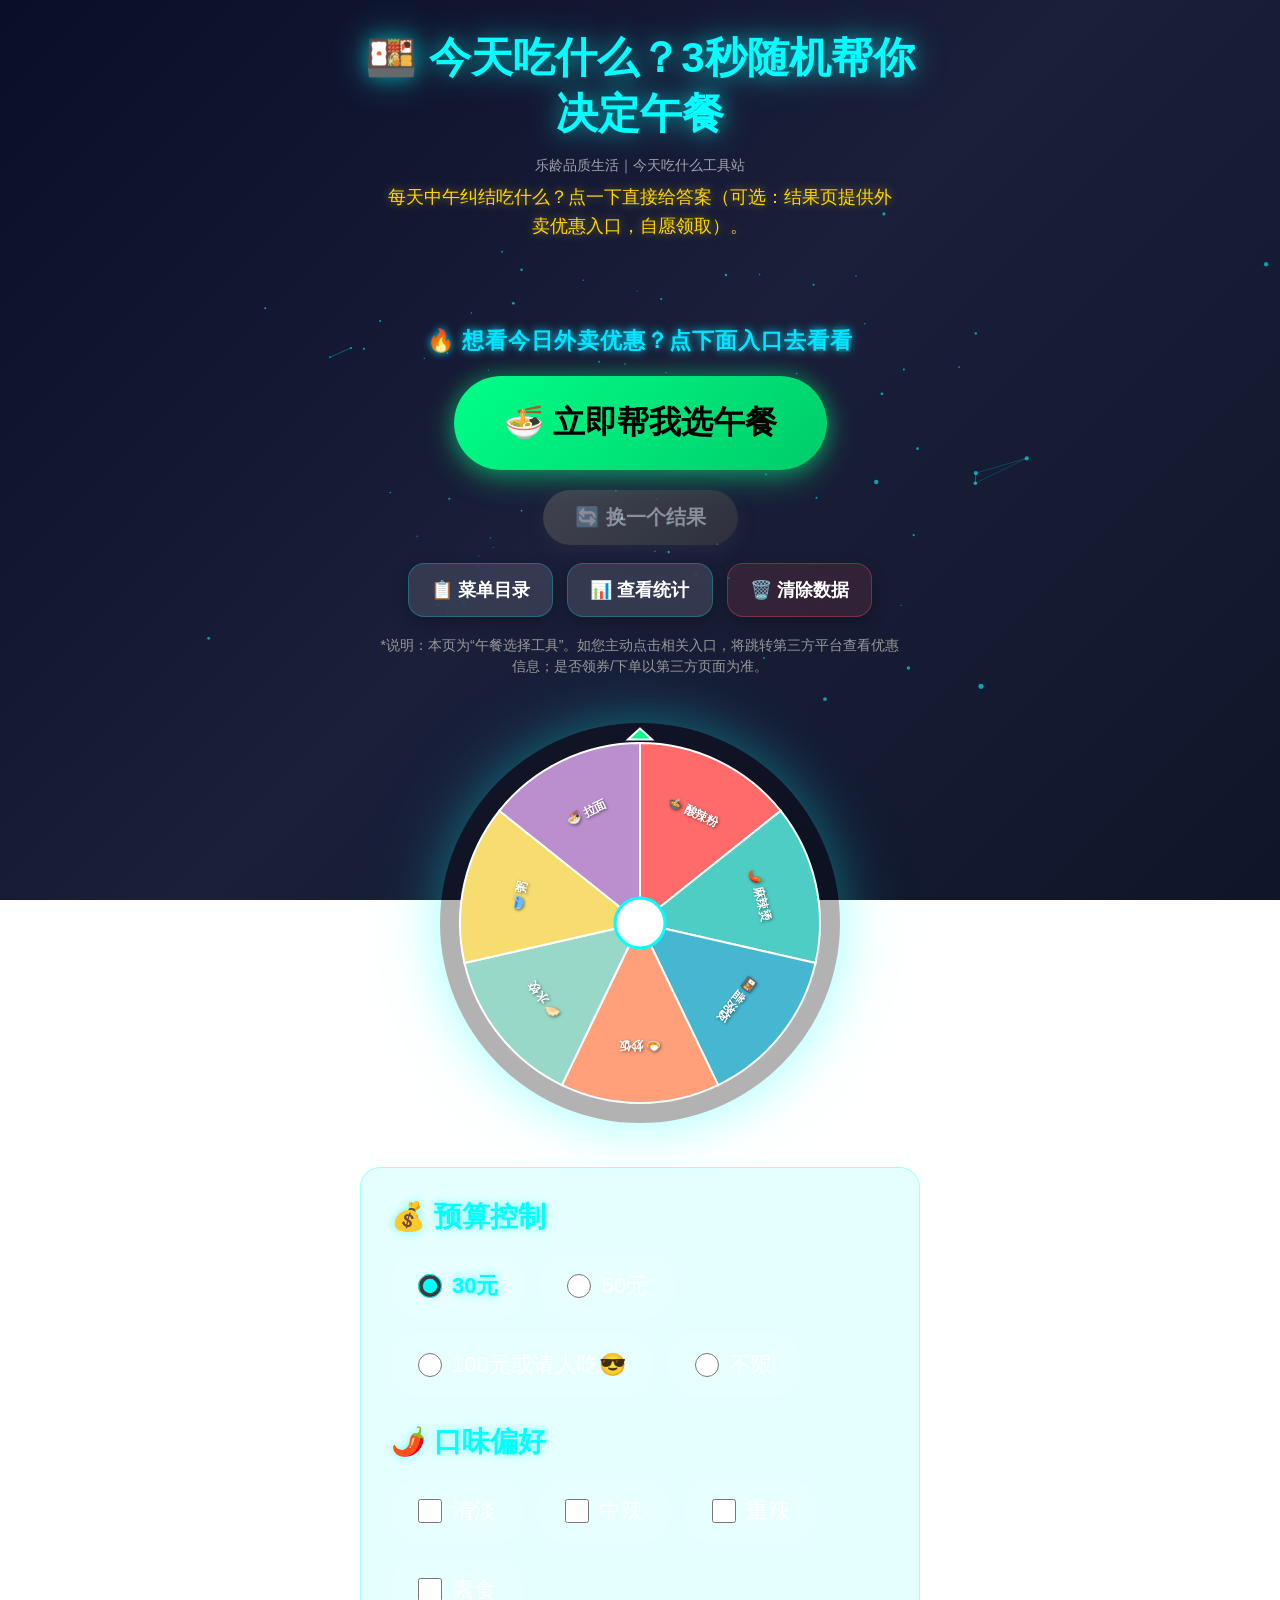
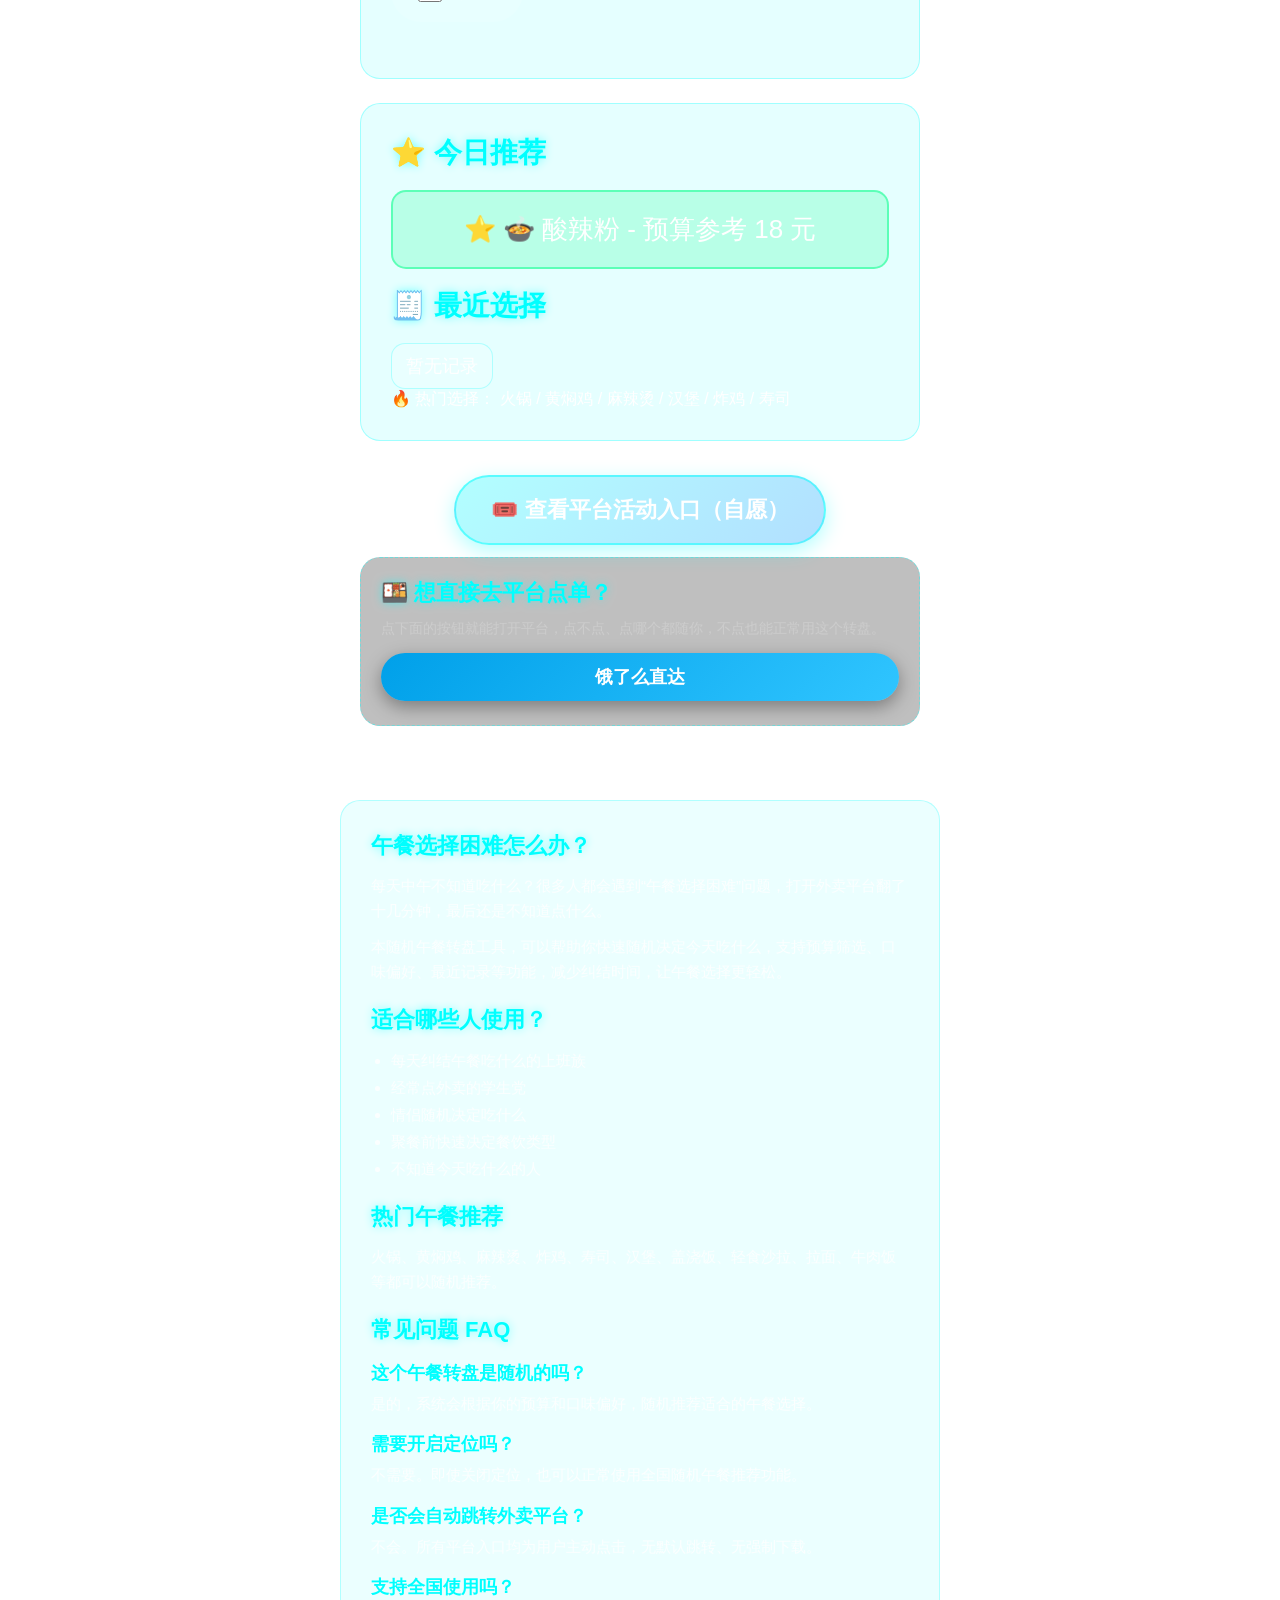
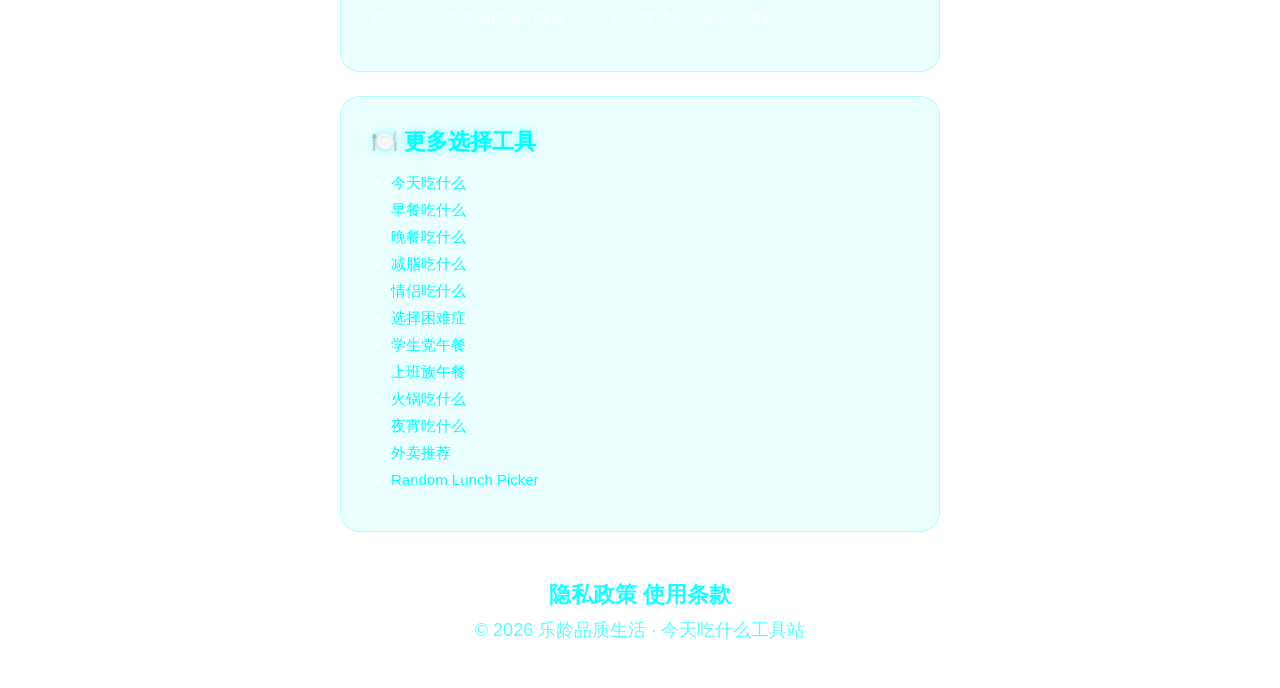
==== index.html @ 9bf5007f "站检员：修复失效的外卖入口（改走官方平台入口，不再报错）2026-10-06" ====
<!DOCTYPE html>
<html lang="zh-CN">
<head>
    <script async src="https://pagead2.googlesyndication.com/pagead/js/adsbygoogle.js?client=ca-pub-3112556758844974"
     crossorigin="anonymous"></script>

  <meta charset="UTF-8" />
  <meta name="viewport" content="width=device-width, initial-scale=1.0, maximum-scale=1.0, user-scalable=no" />
  <meta name="description" content="今天吃什么总纠结？3秒随机帮你决定午餐。支持预算筛选、口味偏好、最近记录，还有外卖红包入口。不用再翻半天菜单，点一下就有结果，一个人或几个人都能用。" />
  <meta name="keywords" content="午餐转盘,今天吃什么,lunch picker,random lunch picker,food wheel,random food picker" />
  <title>今天吃什么？随机午餐转盘｜午餐选择工具</title>
  
  <link rel="icon" href="data:image/svg+xml,<svg xmlns='http://www.w3.org/2000/svg' viewBox='0 0 100 100'><text y='.9em' font-size='90'>🍜</text></svg>" />
  
  <meta property="og:image" content="https://lunch.anrjai.com/og-cover.png" />
  <meta name="twitter:card" content="summary_large_image" />
<meta name="twitter:title" content="今天吃什么？随机午餐转盘" />
<meta name="twitter:description" content="3秒随机帮你决定午餐，支持预算筛选和口味偏好。" />
   
  <meta name="robots" content="index, follow" />
  <link rel="canonical" href="https://lunch.anrjai.com/index.html">

  <meta property="og:title" content="今天吃什么？外卖红包转盘" />
  <meta property="og:description" content="今天吃什么总纠结？3秒随机帮你决定午餐。支持预算筛选、口味偏好、最近记录，还有外卖红包入口。不用再翻半天菜单，点一下就有结果，一个人或几个人都能用。" />
  <meta property="og:type" content="website" />
    <meta property="og:site_name" content="今天吃什么工具站">
  <meta property="og:url" content="https://lunch.anrjai.com/" />
  <meta property="og:locale" content="zh_CN" />
  <meta property="og:locale:alternate" content="en_US" />

  <script type="application/ld+json">
  {
    "@context": "https://schema.org",
    "@type": "WebApplication",
    "name": "今天吃什么 - 外卖红包转盘",
    "description": "随机午餐转盘工具，帮你决定今天吃什么，同时领取外卖优惠红包",
    "url": "https://lunch.anrjai.com/",
    "applicationCategory": "LifestyleApplication",
    "inLanguage": "zh-CN"
  }
  </script>
  <link rel="stylesheet" href="style.css" />
</head>

<body>
  <canvas id="particleCanvas"></canvas>

  <div class="container">
    <header>
      <h1 class="title">🍱 今天吃什么？3秒随机帮你决定午餐</h1>
      <p class="brand-text">
        乐龄品质生活｜今天吃什么工具站
        </p>
      <p class="subtitle">
        每天中午纠结吃什么？点一下直接给答案（可选：结果页提供外卖优惠入口，自愿领取）。
      </p>
    </header>

    <p id="locationHint" class="location-hint" aria-live="polite"></p>

    <div class="button-area">
      <div class="today-tip">
        🔥 想看今日外卖优惠？点下面入口去看看
      </div> 
      <button id="spinBtn" class="btn-primary" type="button">🍜 立即帮我选午餐</button>
      <button id="againBtn" class="btn-secondary" type="button" disabled>🔄 换一个结果</button>
    </div>

    <div class="tool-area">
      <button id="menuBtn" class="btn-tool" type="button">📋 菜单目录</button>
      <button id="statsBtn" class="btn-tool" type="button">📊 查看统计</button>
      <button id="clearBtn" class="btn-tool btn-danger" type="button">🗑️ 清除数据</button>
    </div>

    <p class="tip-text">
      *说明：本页为“午餐选择工具”。如您主动点击相关入口，将跳转第三方平台查看优惠信息；是否领券/下单以第三方页面为准。
    </p>

    <div class="wheel-container">
      <canvas id="wheelCanvas" aria-label="午餐选择随机转盘" role="img"></canvas>
    </div>

    <section class="filter-section">
      <h2 class="section-title">💰 预算控制</h2>
      <div class="budget-controls">
        <label class="budget-option">
          <input type="radio" name="budget" value="30" checked />
          <span>30元</span>
        </label>
        <label class="budget-option">
          <input type="radio" name="budget" value="50" />
          <span>50元</span>
        </label>
        <label class="budget-option">
          <input type="radio" name="budget" value="100" />
          <span>100元或请人吃😎</span>
        </label>
        <label class="budget-option">
          <input type="radio" name="budget" value="999" />
          <span>不限</span>
        </label>
      </div>

      <h2 class="section-title">🌶️ 口味偏好</h2>
      <div class="taste-controls">
        <label class="taste-option">
          <input type="checkbox" name="taste" value="清淡" />
          <span>清淡</span>
        </label>
        <label class="taste-option">
          <input type="checkbox" name="taste" value="中辣" />
          <span>中辣</span>
        </label>
        <label class="taste-option">
          <input type="checkbox" name="taste" value="重辣" />
          <span>重辣</span>
        </label>
        <label class="taste-option">
          <input type="checkbox" name="taste" value="素食" />
          <span>素食</span>
        </label>
      </div>
    </section>

    <section class="recommend-section">
      <h2 class="section-title">⭐ 今日推荐</h2>
      <div id="todayRecommend" class="recommend-item">加载中...</div>

      <h2 class="section-title">🧾 最近选择</h2>
      <div id="recentChips" class="recent-chips"></div>
      
      <div class="hot-keywords">
        🔥 热门选择：
        <span class="keyword-tag">火锅</span> / 
        <span class="keyword-tag">黄焖鸡</span> / 
        <span class="keyword-tag">麻辣烫</span> / 
        <span class="keyword-tag">汉堡</span> / 
        <span class="keyword-tag">炸鸡</span> / 
        <span class="keyword-tag">寿司</span>
      </div>
    </section>

    <div class="menu-catalog-section">
      <a id="catalogBtn" class="btn-catalog" href="javascript:void(0);" rel="noopener noreferrer">
        🎟️ 查看平台活动入口（自愿）
      </a>
    </div>

    <div class="platform-section"style="display:none;">
      <h2 class="section-title platform-title">🍱 想直接去平台点单？</h2>
      <p class="platform-tip">
        点下面的按钮就能打开平台，点不点、点哪个都随你，不点也能正常用这个转盘。
      </p>
      <div class="platform-buttons">
        <button id="elemeBtn" class="btn-platform btn-eleme" type="button">
          饿了么直达
        </button>
        <button id="jingdongBtn" class="btn-platform btn-jingdong" type="button">
          京东外卖
        </button>
      </div>
    </div>
  </div>

  <div id="resultModal" class="modal" aria-hidden="true">
    <div class="modal-content" role="dialog" aria-modal="true">
      <div class="modal-icon" id="modalIcon">🎉</div>
      <h2 class="modal-title" id="modalTitle">恭喜你！</h2>
      <p class="modal-text" id="modalText">今天吃火锅！</p>

      <div class="modal-buttons">
        <button id="modalActionBtn" class="btn-share" type="button">🎟️ 领取外卖红包</button>
        <button id="modalAgainBtn" class="btn-close" type="button">🔄 换一个结果</button>

      <!-- 外卖红包二维码 -->
      <div id="qrBlock" style="display:none; margin-top:16px; padding-top:14px; border-top:1px solid #eee; text-align:center;">
        <p style="margin:0 0 10px; font-size:15px; color:#333; font-weight:bold;">🍔 打开饿了么</p>
        <img src="qr-hongbao.png" alt="饿了么入口二维码" style="width:168px; height:168px; border-radius:12px; background:#fff; padding:8px; box-shadow:0 2px 10px rgba(0,0,0,0.08);">
        <p style="margin:12px 0 0; font-size:14px; color:#555; line-height:1.9;">📱 手机上：点上面按钮直接打开<br>💻 电脑上：用手机扫这个码打开<br><span style="color:#999; font-size:12px;">入口由饿了么平台提供</span></p>
      </div>

      </div>
    </div>
  </div>

  <section class="seo-text">
    <h2>午餐选择困难怎么办？</h2>
    <p>
      每天中午不知道吃什么？很多人都会遇到“午餐选择困难”问题，打开外卖平台翻了十几分钟，最后还是不知道点什么。
    </p>
    <p>
      本随机午餐转盘工具，可以帮助你快速随机决定今天吃什么，支持预算筛选、口味偏好、最近记录等功能，减少纠结时间，让午餐选择更轻松。
    </p>
  
    <h2>适合哪些人使用？</h2>
    <ul class="seo-list">
      <li>每天纠结午餐吃什么的上班族</li>
      <li>经常点外卖的学生党</li>
      <li>情侣随机决定吃什么</li>
      <li>聚餐前快速决定餐饮类型</li>
      <li>不知道今天吃什么的人</li>
    </ul>
  
    <h2>热门午餐推荐</h2>
    <p>
      火锅、黄焖鸡、麻辣烫、炸鸡、寿司、汉堡、盖浇饭、轻食沙拉、拉面、牛肉饭等都可以随机推荐。
    </p>
  
    <h2>常见问题 FAQ</h2>
    <h3>这个午餐转盘是随机的吗？</h3>
    <p>
      是的，系统会根据你的预算和口味偏好，随机推荐适合的午餐选择。
    </p>
  
    <h3>需要开启定位吗？</h3>
    <p>
      不需要。即使关闭定位，也可以正常使用全国随机午餐推荐功能。
    </p>
  
    <h3>是否会自动跳转外卖平台？</h3>
    <p>
      不会。所有平台入口均为用户主动点击，无默认跳转、无强制下载。
    </p>
  
    <h3>支持全国使用吗？</h3>
    <p>
      支持。无论你在国内哪个城市，都可以正常使用随机午餐功能。
    </p>
  </section>
  
  <section class="related-links">
    <h2>🍽️ 更多选择工具</h2>
    <ul>
      <li><a href="what-to-eat.html">今天吃什么</a></li>
      <li><a href="breakfast.html">早餐吃什么</a></li>
      <li><a href="dinner.html">晚餐吃什么</a></li>
      <li><a href="diet.html">减脂吃什么</a></li>
      <li><a href="couple.html">情侣吃什么</a></li>
      <li><a href="decision.html">选择困难症</a></li>
      <li><a href="student.html">学生党午餐</a></li>
      <li><a href="office.html">上班族午餐</a></li>
      <li><a href="hotpot.html">火锅吃什么</a></li>
      <li><a href="midnight.html">夜宵吃什么</a></li>
      <li><a href="takeout.html">外卖推荐</a></li>
      <li><a href="food-wheel.html">Random Lunch Picker</a></li>
    </ul>
  </section>

  <footer class="footer">
    <div class="footer-links">
      <a id="privacyLink" href="javascript:void(0);">隐私政策</a>
      <a id="termsLink" href="javascript:void(0);">使用条款</a>
    </div>
    <p class="footer-note">© 2026 乐龄品质生活 · 今天吃什么工具站  </p>
  </footer>

  <div id="infoModal" class="modal" aria-hidden="true">
    <div class="modal-content" role="dialog" aria-modal="true">
      <h2 class="modal-title" id="infoTitle">信息</h2>
      <p class="modal-text" id="infoText">内容</p>
      <div class="modal-buttons">
        <button id="infoOkBtn" class="btn-share" type="button">✅ 我知道了</button>
      </div>
    </div>
  </div>

  <script src="script.js"></script>
</body>
</html>
---- style.css ----
*{margin:0;padding:0;box-sizing:border-box;}
body{
  font-family:'Microsoft YaHei','微软雅黑',Arial,sans-serif;
  overflow-x:hidden;
  position:relative;
  min-height:100vh;
  color:#ffffff;
  -webkit-tap-highlight-color: transparent;
}
#particleCanvas{
  position:fixed;
  top:0;left:0;
  width:100%;
  height:100%;
  z-index:0;
  background: linear-gradient(135deg, #0a0e27 0%, #1a1f3a 50%, #0f1629 100%);
}
.container{
  position:relative;
  z-index:1;
  max-width:600px;
  margin:-20px auto 0;
  padding:20px;
 }
.title{
  text-align:center;
  font-size:42px;
  font-weight:bold;
  margin:30px 0 15px;
  text-shadow:0 0 20px rgba(0,255,255,0.5),
              0 0 40px rgba(0,255,255,0.3);
  color:#00ffff;
}
.subtitle{
  text-align:center;
  font-size:18px;
  margin:0 0 30px;
  padding:0 20px;
  color:#ffd700;
  text-shadow:0 0 10px rgba(255,215,0,0.5);
  line-height:1.6;
  font-weight:500;
}

.location-hint{
  min-height:22px;
  text-align:center;
  margin:0 0 10px;
  padding:0 16px;
  font-size:14px;
  color:rgba(255,255,255,0.85);
  letter-spacing:0.2px;
}
.location-hint strong{
  color:#00ffff;
  text-shadow:0 0 10px rgba(0,255,255,0.35);
}

.button-area{
  display:flex;
  justify-content:center;
  gap:20px;
  margin:35px 0 18px;
  flex-wrap:wrap;
}
.btn-primary{
  background:linear-gradient(135deg,#00ff88 0%,#00cc6a 100%);
  color:#000;
  border:none;
  padding:25px 50px;
  font-size:32px;
  font-weight:bold;
  border-radius:50px;
  cursor:pointer;
  box-shadow:0 8px 30px rgba(0,255,136,0.4),
             0 0 20px rgba(0,255,136,0.3);
  transition:all 0.3s ease;
  min-width:220px;
  touch-action: manipulation;
  will-change: transform;
}
.btn-primary:hover{
  transform:scale(1.05);
  box-shadow:0 12px 40px rgba(0,255,136,0.6),
             0 0 30px rgba(0,255,136,0.5);
}
.btn-primary:active{transform:scale(0.98);}
.btn-primary:disabled{opacity:0.6;cursor:not-allowed;transform:none;}

.btn-secondary{
  background:linear-gradient(135deg,#666 0%,#444 100%);
  color:#fff;
  border:none;
  padding:14px 32px;
  font-size:20px;
  font-weight:bold;
  border-radius:40px;
  cursor:pointer;
  box-shadow:0 6px 20px rgba(100,100,100,0.3);
  transition:all 0.3s ease;
  min-width:180px;
  touch-action: manipulation;
  will-change: transform;
}
.btn-secondary:hover{
  transform:scale(1.05);
  background:linear-gradient(135deg,#777 0%,#555 100%);
}
.btn-secondary:disabled{opacity:0.5;cursor:not-allowed;transform:none;}

.tool-area{
  display:flex;
  justify-content:center;
  gap:14px;
  flex-wrap:wrap;
  margin:10px 0 18px;
}
.btn-tool{
  border:none;
  cursor:pointer;
  font-weight:bold;
  border-radius:16px;
  padding:14px 22px;
  font-size:18px;
  background:rgba(255,255,255,0.12);
  color:#fff;
  border:1px solid rgba(0,255,255,0.25);
  box-shadow:0 6px 16px rgba(0,0,0,0.25);
  transition:all 0.25s ease;
  backdrop-filter:blur(10px);
  touch-action: manipulation;
}
.btn-tool:hover{
  transform:scale(1.04);
  border-color:rgba(0,255,255,0.55);
  background:rgba(0,255,255,0.12);
}
.btn-danger{
  border-color:rgba(255,80,80,0.35);
  background:rgba(255,80,80,0.12);
}
.btn-danger:hover{
  border-color:rgba(255,80,80,0.7);
  background:rgba(255,80,80,0.18);
}

.tip-text{
  text-align:center;
  font-size:14px;
  color:#999;
  margin:10px 0 26px;
  padding:0 20px;
  line-height:1.5;
}

.wheel-container{
  display:flex;
  justify-content:center;
  align-items:center;
  margin:18px 0 24px;
  padding:20px;
  position:relative;
}
#wheelCanvas{
  max-width:100%;
  height:auto;
  border-radius:50%;
  box-shadow:0 0 50px rgba(0,255,255,0.3),
             0 0 100px rgba(0,255,255,0.1);
  background:rgba(0,0,0,0.3);
  will-change: transform;
}

.filter-section, .recommend-section{
  background:rgba(0,255,255,0.1);
  border-radius:20px;
  padding:30px;
  margin:24px 0;
  backdrop-filter:blur(10px);
  border:1px solid rgba(0,255,255,0.3);
}
.section-title{
  font-size:28px;
  margin-bottom:18px;
  color:#00ffff;
  text-shadow:0 0 10px rgba(0,255,255,0.5);
}
.budget-controls,.taste-controls{
  display:flex;
  flex-wrap:wrap;
  gap:15px;
  margin-bottom:26px;
}
.budget-option,.taste-option{
  display:flex;
  align-items:center;
  padding:15px 25px;
  background:rgba(255,255,255,0.1);
  border-radius:30px;
  cursor:pointer;
  transition:all 0.3s ease;
  font-size:22px;
  border:2px solid transparent;
}
.budget-option:hover,.taste-option:hover{
  background:rgba(0,255,255,0.2);
  border-color:rgba(0,255,255,0.5);
}
.budget-option input[type="radio"],
.taste-option input[type="checkbox"]{
  width:24px;height:24px;margin-right:10px;
  cursor:pointer;
  accent-color:#00ffff;
}
.budget-option input[type="radio"]:checked + span,
.taste-option input[type="checkbox"]:checked + span{
  color:#00ffff;
  font-weight:bold;
  text-shadow:0 0 10px rgba(0,255,255,0.8);
}

.recommend-item{
  font-size:26px;
  padding:20px;
  background:rgba(0,255,136,0.2);
  border-radius:15px;
  margin-bottom:18px;
  border:2px solid rgba(0,255,136,0.5);
  text-align:center;
}

.recent-chips{
  display:flex;
  flex-wrap:wrap;
  gap:10px;
}
.chip{
  display:inline-flex;
  align-items:center;
  gap:8px;
  padding:10px 14px;
  border-radius:14px;
  background:rgba(255,255,255,0.12);
  border:1px solid rgba(0,255,255,0.25);
  font-size:18px;
  color:#fff;
}

.menu-catalog-section{
  display:flex;
  justify-content:center;
  margin:34px 0 10px;
  padding:0 20px;
}
.btn-catalog{
  display:inline-block;
  text-align:center;
  text-decoration:none;
  background:linear-gradient(135deg, rgba(0,255,255,0.3) 0%, rgba(0,150,255,0.3) 100%);
  color:#fff;
  border:2px solid rgba(0,255,255,0.5);
  padding:18px 35px;
  font-size:22px;
  font-weight:bold;
  border-radius:40px;
  cursor:pointer;
  box-shadow:0 6px 20px rgba(0,255,255,0.3);
  transition:all 0.3s ease;
  backdrop-filter:blur(10px);
  touch-action: manipulation;
}
.btn-catalog:hover{
  transform:scale(1.05);
  background:linear-gradient(135deg, rgba(0,255,255,0.4) 0%, rgba(0,150,255,0.4) 100%);
  box-shadow:0 8px 30px rgba(0,255,255,0.5);
  border-color:rgba(0,255,255,0.8);
}
.btn-catalog:active{transform:scale(0.98);}
.btn-catalog.disabled{opacity:0.5;pointer-events:none;}

/* 外卖平台按钮区域 */
.platform-section{
  background:rgba(0,0,0,0.25);
  border-radius:20px;
  padding:20px 20px 24px;
  margin:12px 0 30px;
  border:1px dashed rgba(0,255,255,0.4);
}
.platform-title{
  font-size:22px;
  margin-bottom:10px;
}
.platform-tip{
  font-size:14px;
  color:#ccc;
  line-height:1.5;
  margin-bottom:14px;
}
.platform-buttons{
  display:flex;
  gap:12px;
  flex-wrap:wrap;
}
.btn-platform{
  flex:1 1 48%;
  min-width:130px;
  border:none;
  cursor:pointer;
  font-weight:bold;
  border-radius:999px;
  padding:12px 16px;
  font-size:18px;
  color:#fff;
  box-shadow:0 6px 18px rgba(0,0,0,0.35);
  transition:transform 0.2s ease, box-shadow 0.2s ease, opacity 0.2s ease;
  touch-action: manipulation;
  will-change: transform;
}
.btn-platform:hover{
  transform:translateY(-1px);
  box-shadow:0 10px 26px rgba(0,0,0,0.5);
}
.btn-platform:active{
  transform:translateY(0);
  box-shadow:0 4px 12px rgba(0,0,0,0.4);
}
.btn-platform.disabled{
  opacity:0.5;
  cursor:not-allowed;
}
.btn-eleme{
  background:linear-gradient(135deg,#00a0e9 0%,#30c5ff 100%);
}
.btn-jingdong{
  background:linear-gradient(135deg,#e1251b 0%,#ff5a50 100%);
  color:#ffffff;
}

.modal{
  display:none;
  position:fixed;
  z-index:1000;
  left:0;top:0;
  width:100%;
  height:100%;
  background-color:rgba(0,0,0,0.8);
  backdrop-filter:blur(5px);
  animation: fadeIn 0.25s ease;
}
.modal.show{
  display:flex;
  align-items:center;
  justify-content:center;
}
@keyframes fadeIn { from{opacity:0;} to{opacity:1;} }

.modal-content{
  background:linear-gradient(135deg, rgba(0,255,255,0.2) 0%, rgba(0,150,255,0.2) 100%);
  border:3px solid #00ffff;
  border-radius:30px;
  padding:44px 34px;
  text-align:center;
  max-width:440px;
  width:92%;
  box-shadow:0 0 50px rgba(0,255,255,0.5);
  animation: slideUp 0.25s ease;
  max-height:80vh;
  overflow-y:auto;
}
@keyframes slideUp{
  from{ transform:translateY(50px); opacity:0; }
  to{ transform:translateY(0); opacity:1; }
}
.modal-icon{
  font-size:80px;
  margin-bottom:16px;
  animation:bounce 0.5s ease;
}
@keyframes bounce{
  0%,100%{transform:translateY(0);}
  50%{transform:translateY(-20px);}
}
.modal-title{
  font-size:34px;
  color:#00ffff;
  margin-bottom:16px;
  text-shadow:0 0 20px rgba(0,255,255,0.8);
}
.modal-text{
  font-size:22px;
  color:#ffffff;
  margin-bottom:20px;
  line-height:1.6;
  white-space:pre-line;
}

.modal-buttons{
  display:flex;
  flex-direction:column;
  gap:12px;
  width:100%;
}

.btn-close{
  background:linear-gradient(135deg,#00ff88 0%,#00cc6a 100%);
  color:#000;
  border:none;
  padding:15px 40px;
  font-size:24px;
  font-weight:bold;
  border-radius:30px;
  cursor:pointer;
  box-shadow:0 6px 20px rgba(0,255,136,0.4);
  transition:all 0.3s ease;
  width:100%;
  touch-action: manipulation;
}
.btn-close:hover{transform:scale(1.05);box-shadow:0 8px 30px rgba(0,255,136,0.6);}

.btn-share{
  display:inline-block;
  text-decoration:none;
  background:linear-gradient(135deg,#07c160 0%,#06ad56 100%);
  color:#fff;
  border:none;
  padding:15px 40px;
  font-size:22px;
  font-weight:bold;
  border-radius:30px;
  cursor:pointer;
  box-shadow:0 6px 20px rgba(7,193,96,0.4);
  transition:all 0.3s ease;
  width:100%;
  text-align:center;
  touch-action: manipulation;
}
.btn-share:hover{transform:scale(1.05);box-shadow:0 8px 30px rgba(7,193,96,0.6);}

/* 页脚（图二） */
.footer{
  position:relative;
  z-index:1;
  text-align:center;
  padding:24px 0 26px;
  color:rgba(0,255,255,0.85);
}
.footer-links{
  font-size:22px;
  margin-bottom:8px;
}
.footer-links a{
  color:rgba(0,255,255,0.9);
  text-decoration:none;
  font-weight:700;
}
.footer-links a:hover{
  text-decoration:underline;
}
.footer-split{
  margin:0 14px;
  color:rgba(0,255,255,0.6);
}
.footer-note{
  font-size:18px;
  color:rgba(0,255,255,0.65);
}

/* 弹窗打开时禁止页面底层滚动，提升体感 */
.modal-open{
  overflow:hidden;
}

@media (max-width:768px){
  .title{font-size:32px;margin:20px 0;}
  .btn-primary{font-size:26px;padding:20px 40px;min-width:200px;}
  .btn-secondary{font-size:20px;padding:15px 30px;min-width:160px;}
  #wheelCanvas{max-width:90vw;max-height:90vw;}
  .section-title{font-size:24px;}
  .budget-option,.taste-option{font-size:18px;padding:12px 20px;}
  .subtitle{font-size:16px;margin:0 0 20px;}
  .location-hint{font-size:12px;min-height:18px;}
  .tip-text{font-size:12px;margin:10px 0 20px;}
  .btn-catalog{font-size:18px;padding:15px 25px;}
  .filter-section,.recommend-section{padding:20px;margin:20px 0;}
  .modal-content{padding:30px 20px;max-width:92%;}
  .modal-title{font-size:28px;}
  .modal-text{font-size:20px;}
  .modal-icon{font-size:60px;}
  .btn-tool{font-size:16px;padding:12px 16px;border-radius:14px;}
  .footer-links{font-size:20px;}
  .footer-note{font-size:16px;}
}
.today-tip{
  text-align:center;
  color:#00E5FF;
  font-size:22px;
  font-weight:700;
  margin-top:0px;
  margin-bottom:2px;
  letter-spacing:1px;
  line-height:1.2;
  text-shadow:0 0 8px #00E5FF;
  }
  .action-buttons{
    display:flex;
    gap:12px;
    justify-content:center;
    flex-wrap:nowrap;
    }
    
    .action-buttons button{
    flex:1;
    max-width:220px;
    }
    .seo-text,
.related-links {
  position: relative;
  z-index: 1;
  max-width: 600px;
  margin: 24px auto;
  padding: 30px;
  background: rgba(0,255,255,0.08);
  border: 1px solid rgba(0,255,255,0.25);
  border-radius: 20px;
  backdrop-filter: blur(10px);
  color: #ffffff;
}

.seo-text h2,
.related-links h2 {
  font-size: 22px;
  color: #00ffff;
  margin-bottom: 12px;
  margin-top: 20px;
  text-shadow: 0 0 10px rgba(0,255,255,0.5);
}

.seo-text h2:first-child,
.related-links h2:first-child {
  margin-top: 0;
}

.seo-text h3 {
  font-size: 18px;
  color: #00ffff;
  margin: 16px 0 6px;
}

.seo-text p,
.related-links p {
  font-size: 15px;
  color: rgba(255,255,255,0.8);
  line-height: 1.7;
  margin-bottom: 10px;
}

.seo-list,
.related-links ul {
  padding-left: 20px;
  margin: 8px 0;
}

.seo-list li,
.related-links li {
  font-size: 15px;
  color: rgba(255,255,255,0.8);
  line-height: 1.8;
}

.related-links a {
  color: #00ffff;
  text-decoration: none;
}

.related-links a:hover {
  text-decoration: underline;
}

.footer {
  position: relative;
  z-index: 1;
}
.brand-text {
  text-align: center;
  font-size: 14px;
  color: rgba(255,255,255,0.6);
  margin: 0 0 8px;
}
.seo-text,
.related-links {
  position: relative;
  z-index: 1;
  max-width: 600px;
  margin: 24px auto;
  padding: 30px;
  background: rgba(0,255,255,0.08);
  border: 1px solid rgba(0,255,255,0.25);
  border-radius: 20px;
  backdrop-filter: blur(10px);
  color: #ffffff;
}
.seo-text h2,
.related-links h2 {
  font-size: 22px;
  color: #00ffff;
  margin-bottom: 12px;
  margin-top: 20px;
  text-shadow: 0 0 10px rgba(0,255,255,0.5);
}
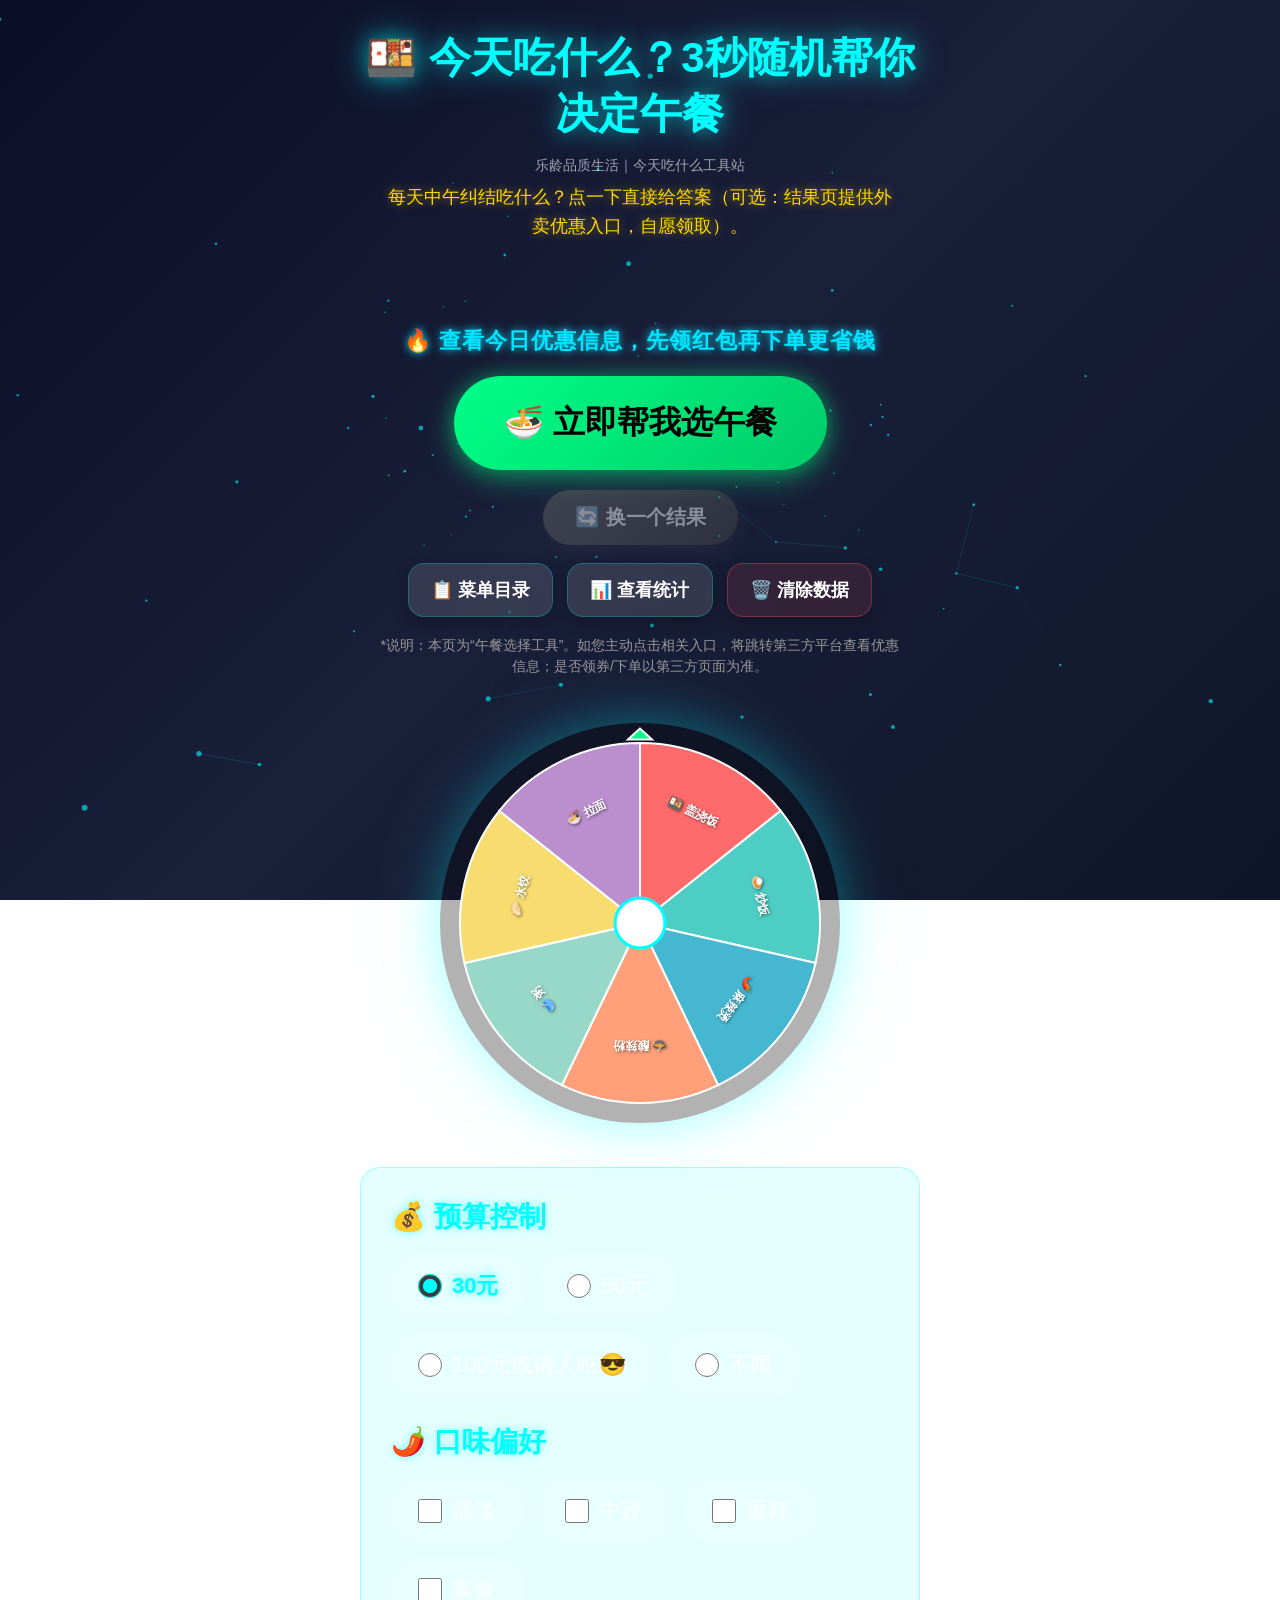
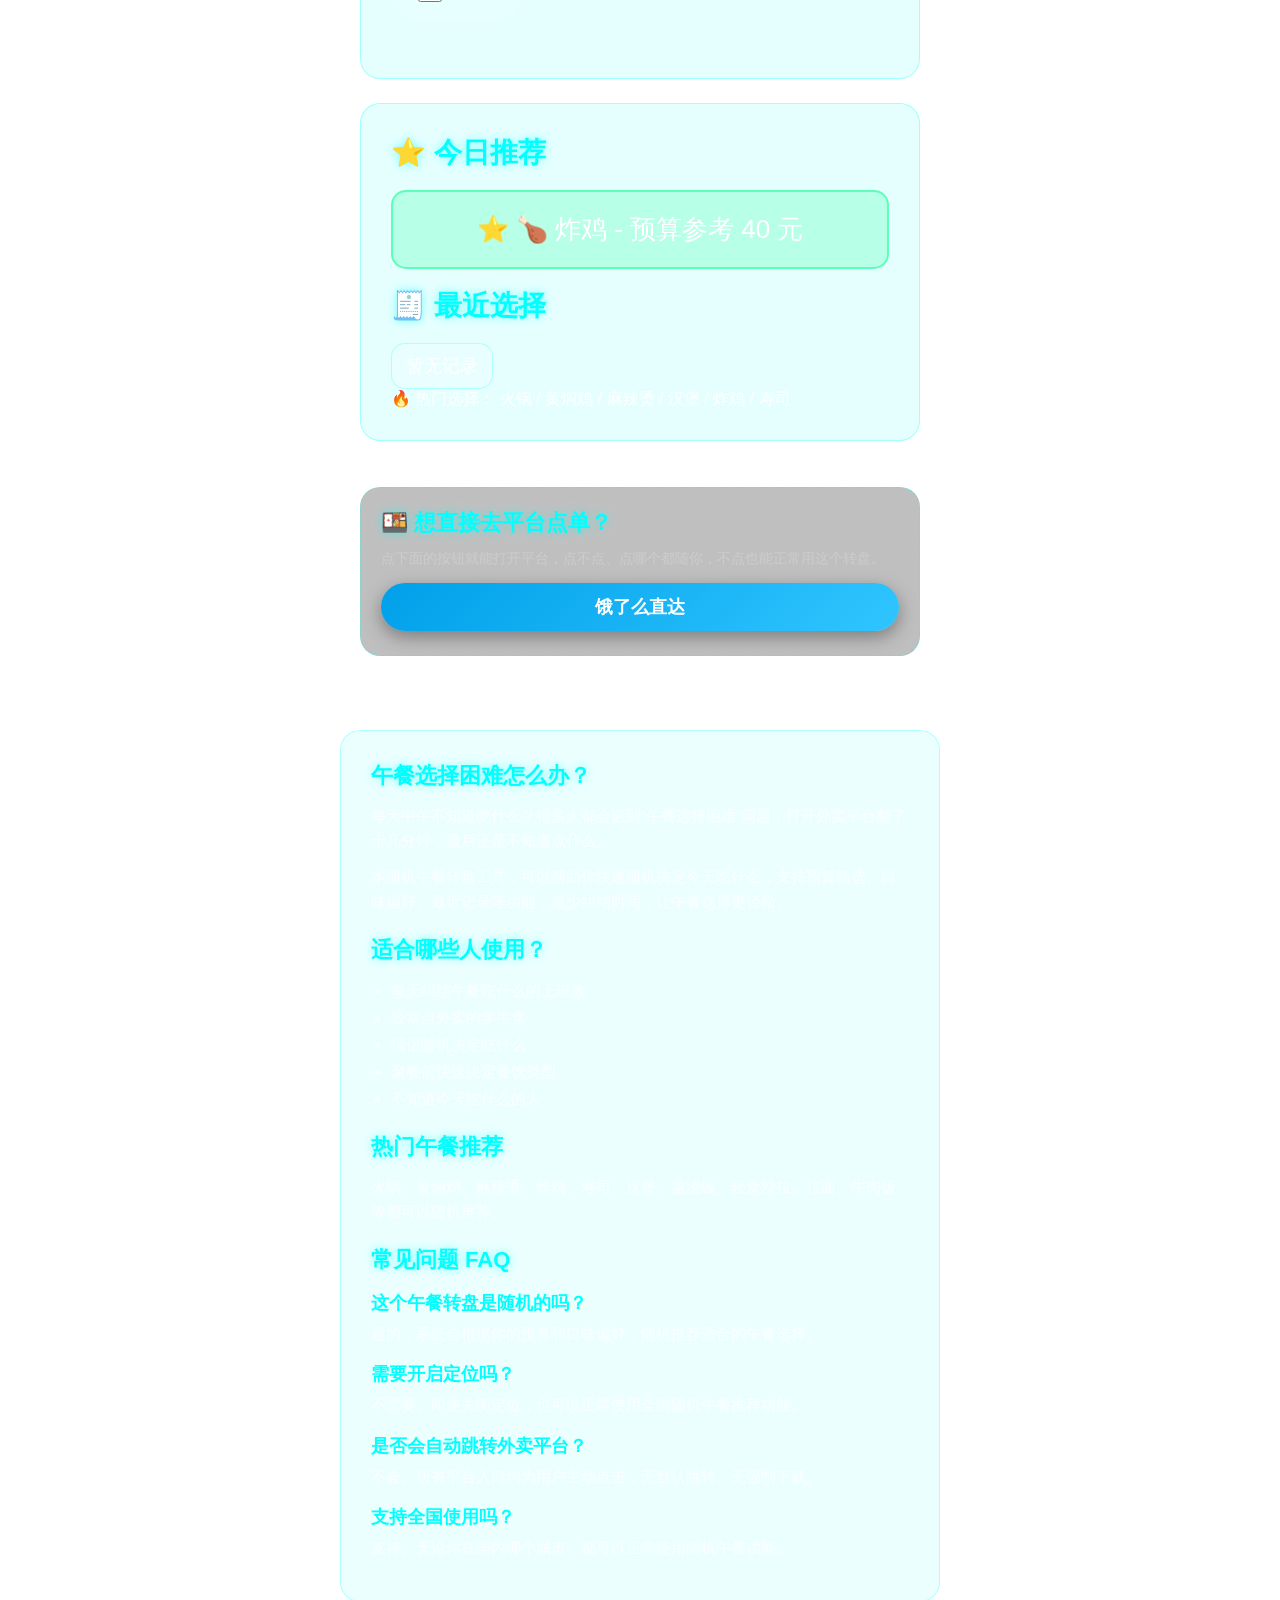
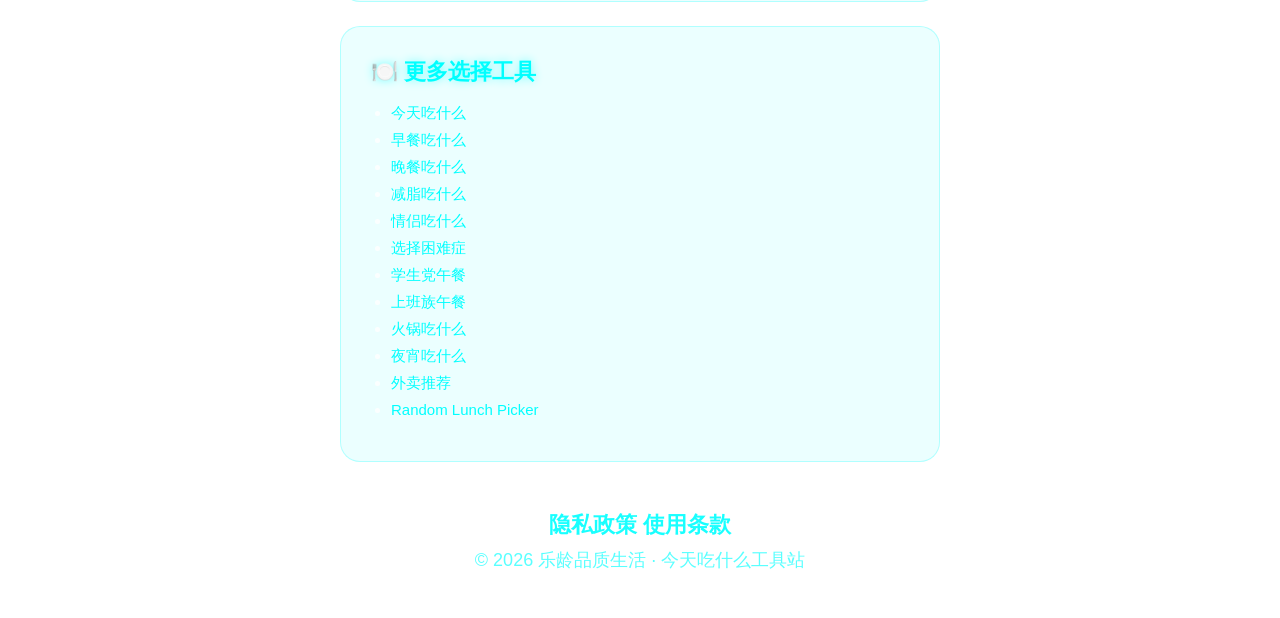
==== commit d040a984: "站检员：恢复外卖红包入口与推广链（撤销上次误改）2026-10-06" ====
--- a/index.html
+++ b/index.html
@@ -60,7 +60,7 @@
 
     <div class="button-area">
       <div class="today-tip">
-        🔥 想看今日外卖优惠？点下面入口去看看
+        🔥 查看今日优惠信息，先领红包再下单更省钱
       </div> 
       <button id="spinBtn" class="btn-primary" type="button">🍜 立即帮我选午餐</button>
       <button id="againBtn" class="btn-secondary" type="button" disabled>🔄 换一个结果</button>
@@ -174,9 +174,9 @@
 
       <!-- 外卖红包二维码 -->
       <div id="qrBlock" style="display:none; margin-top:16px; padding-top:14px; border-top:1px solid #eee; text-align:center;">
-        <p style="margin:0 0 10px; font-size:15px; color:#333; font-weight:bold;">🍔 打开饿了么</p>
-        <img src="qr-hongbao.png" alt="饿了么入口二维码" style="width:168px; height:168px; border-radius:12px; background:#fff; padding:8px; box-shadow:0 2px 10px rgba(0,0,0,0.08);">
-        <p style="margin:12px 0 0; font-size:14px; color:#555; line-height:1.9;">📱 手机上：点上面按钮直接打开<br>💻 电脑上：用手机扫这个码打开<br><span style="color:#999; font-size:12px;">入口由饿了么平台提供</span></p>
+        <p style="margin:0 0 10px; font-size:15px; color:#333; font-weight:bold;">🧧 领外卖红包</p>
+        <img src="qr-hongbao.png" alt="外卖红包二维码" style="width:168px; height:168px; border-radius:12px; background:#fff; padding:8px; box-shadow:0 2px 10px rgba(0,0,0,0.08);">
+        <p style="margin:12px 0 0; font-size:14px; color:#555; line-height:1.9;">📱 手机上：点上面按钮直接领<br>💻 电脑上：用手机支付宝扫这个码<br><span style="color:#999; font-size:12px;">红包由饿了么平台提供</span></p>
       </div>
 
       </div>
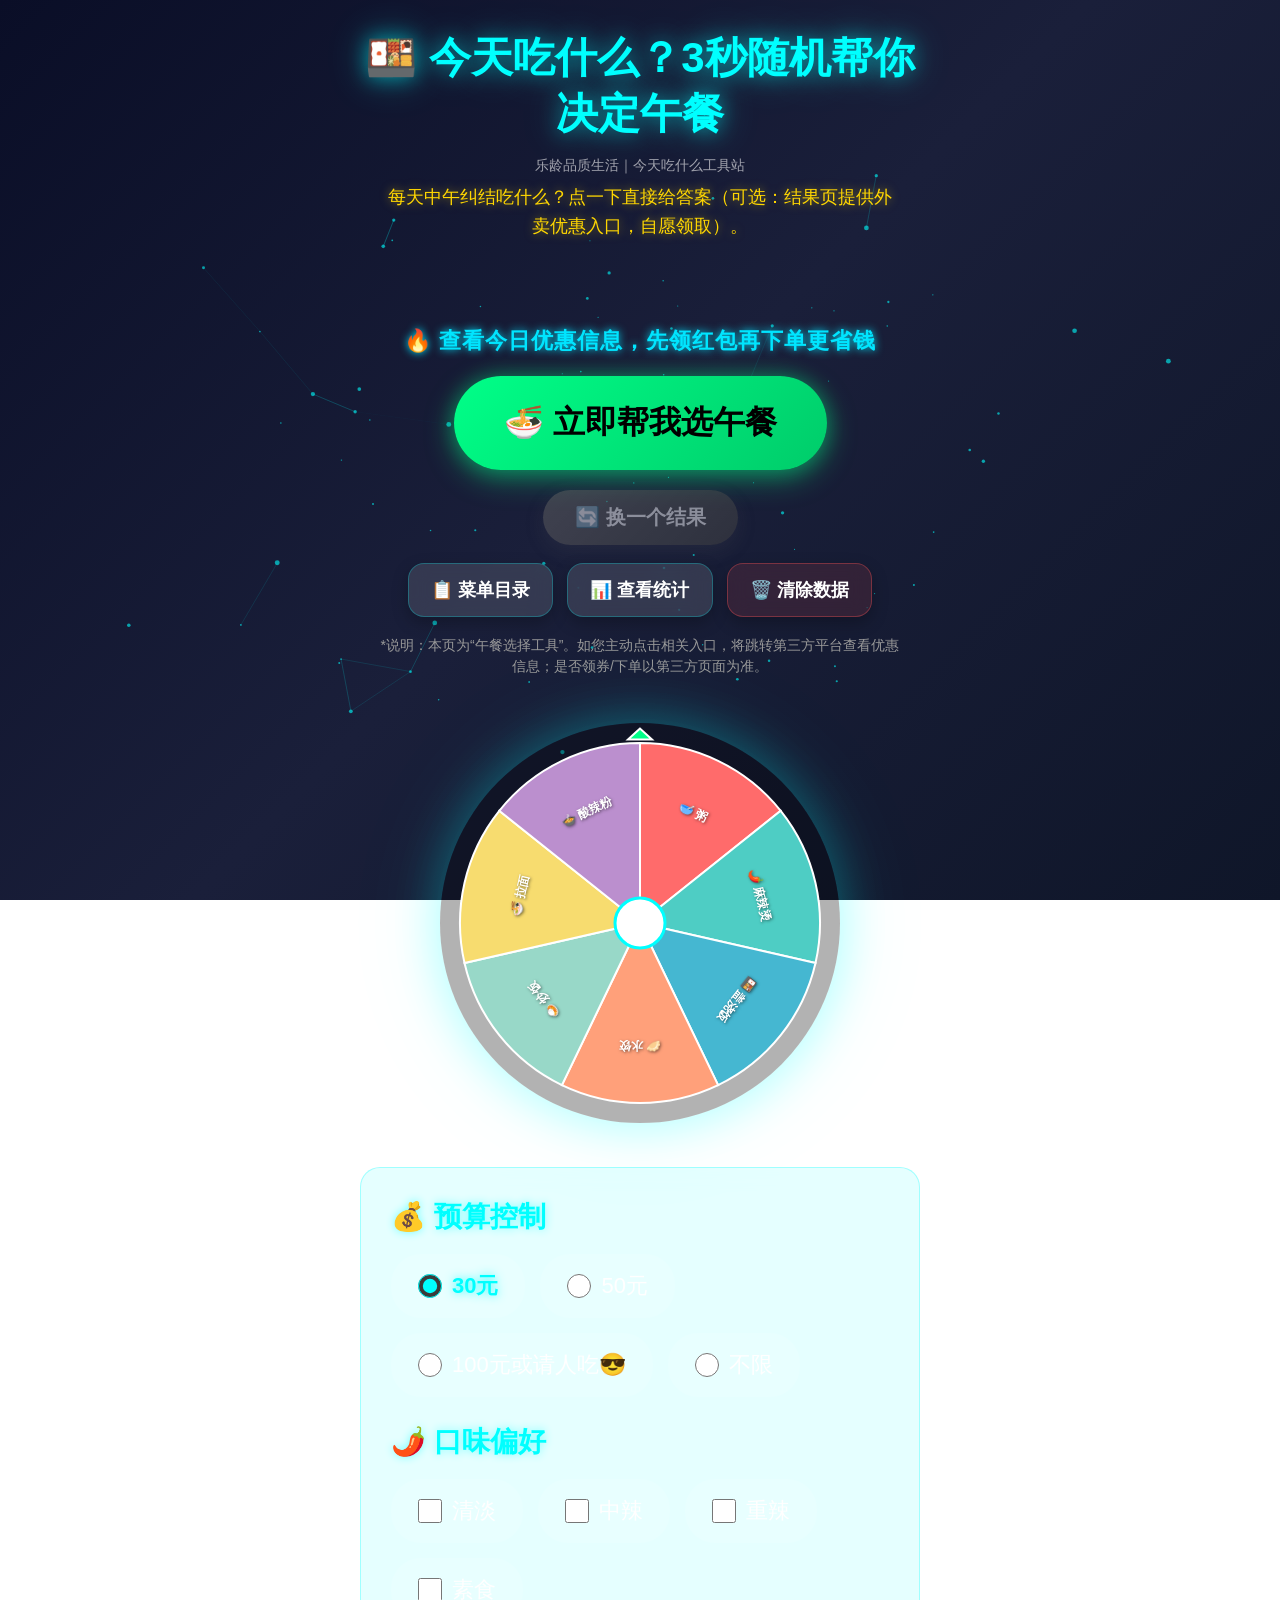
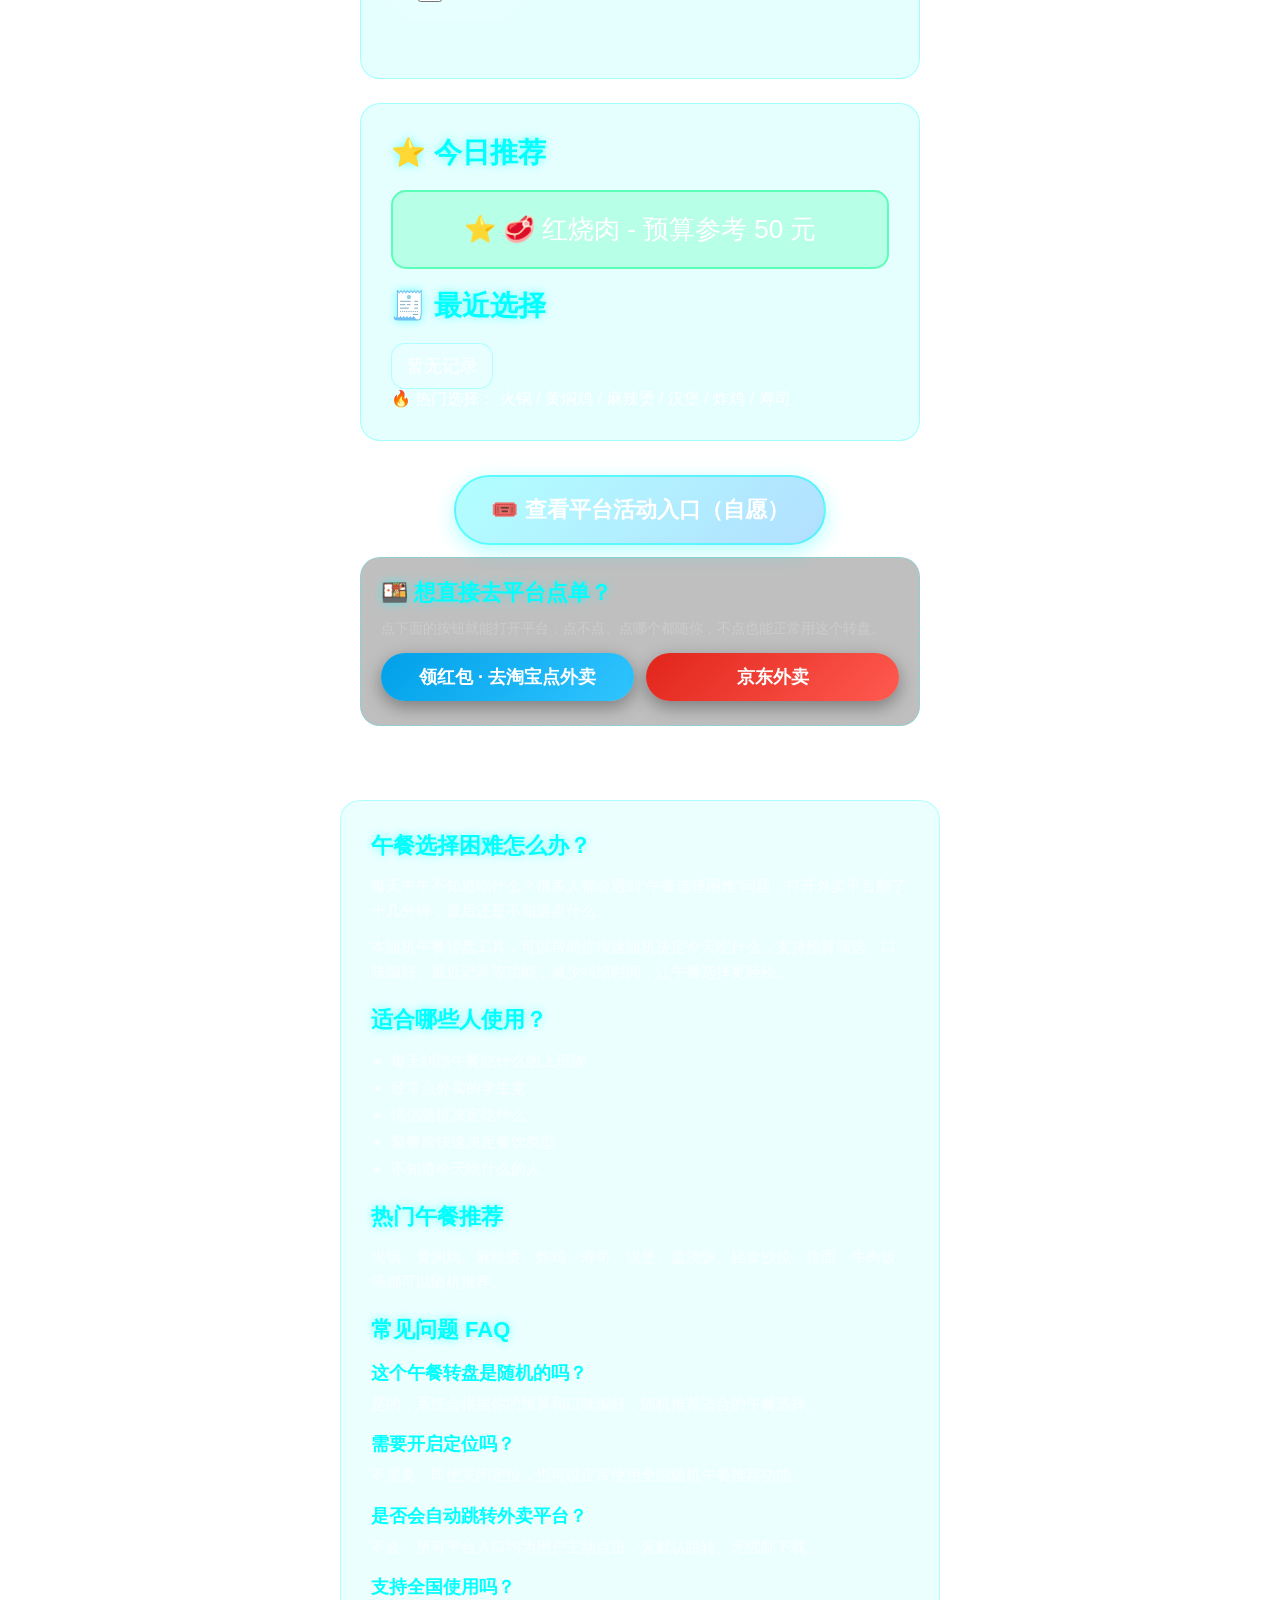
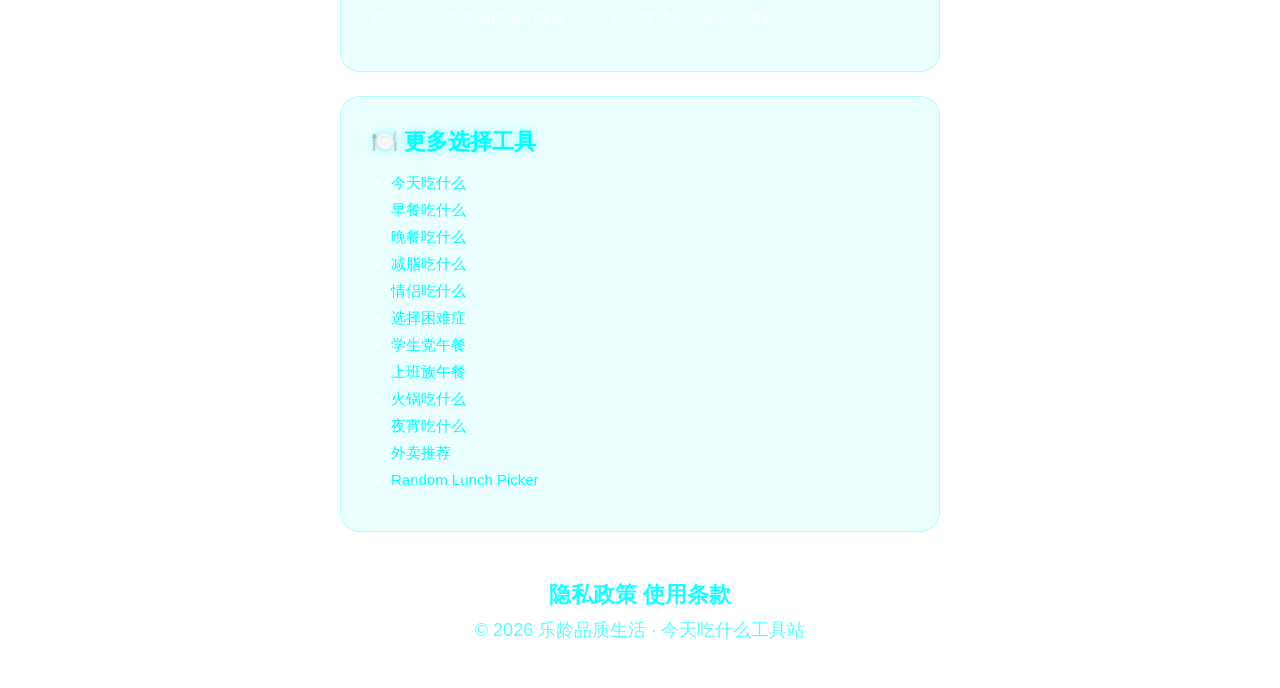
==== commit 8070a8df: "站检员：领取红包按钮改为直接跳转（手机电脑一致，不再弹二维码）；二维码降为备用小字；按钮与文案与入口对齐（用户 10-09 授权）" ====
--- a/index.html
+++ b/index.html
@@ -153,7 +153,7 @@
       </p>
       <div class="platform-buttons">
         <button id="elemeBtn" class="btn-platform btn-eleme" type="button">
-          饿了么直达
+          领红包 · 去淘宝点外卖
         </button>
         <button id="jingdongBtn" class="btn-platform btn-jingdong" type="button">
           京东外卖
@@ -176,7 +176,7 @@
       <div id="qrBlock" style="display:none; margin-top:16px; padding-top:14px; border-top:1px solid #eee; text-align:center;">
         <p style="margin:0 0 10px; font-size:15px; color:#333; font-weight:bold;">🧧 领外卖红包</p>
         <img src="qr-hongbao.png" alt="外卖红包二维码" style="width:168px; height:168px; border-radius:12px; background:#fff; padding:8px; box-shadow:0 2px 10px rgba(0,0,0,0.08);">
-        <p style="margin:12px 0 0; font-size:14px; color:#555; line-height:1.9;">📱 手机上：点上面按钮直接领<br>💻 电脑上：用手机支付宝扫这个码<br><span style="color:#999; font-size:12px;">红包由饿了么平台提供</span></p>
+        <p style="margin:12px 0 0; font-size:14px; color:#555; line-height:1.9;">📱 手机上：点上面按钮直接领<br>💻 电脑上：用手机淘宝扫码<br><span style="color:#999; font-size:12px;">红包活动由淘宝平台提供</span></p>
       </div>
 
       </div>
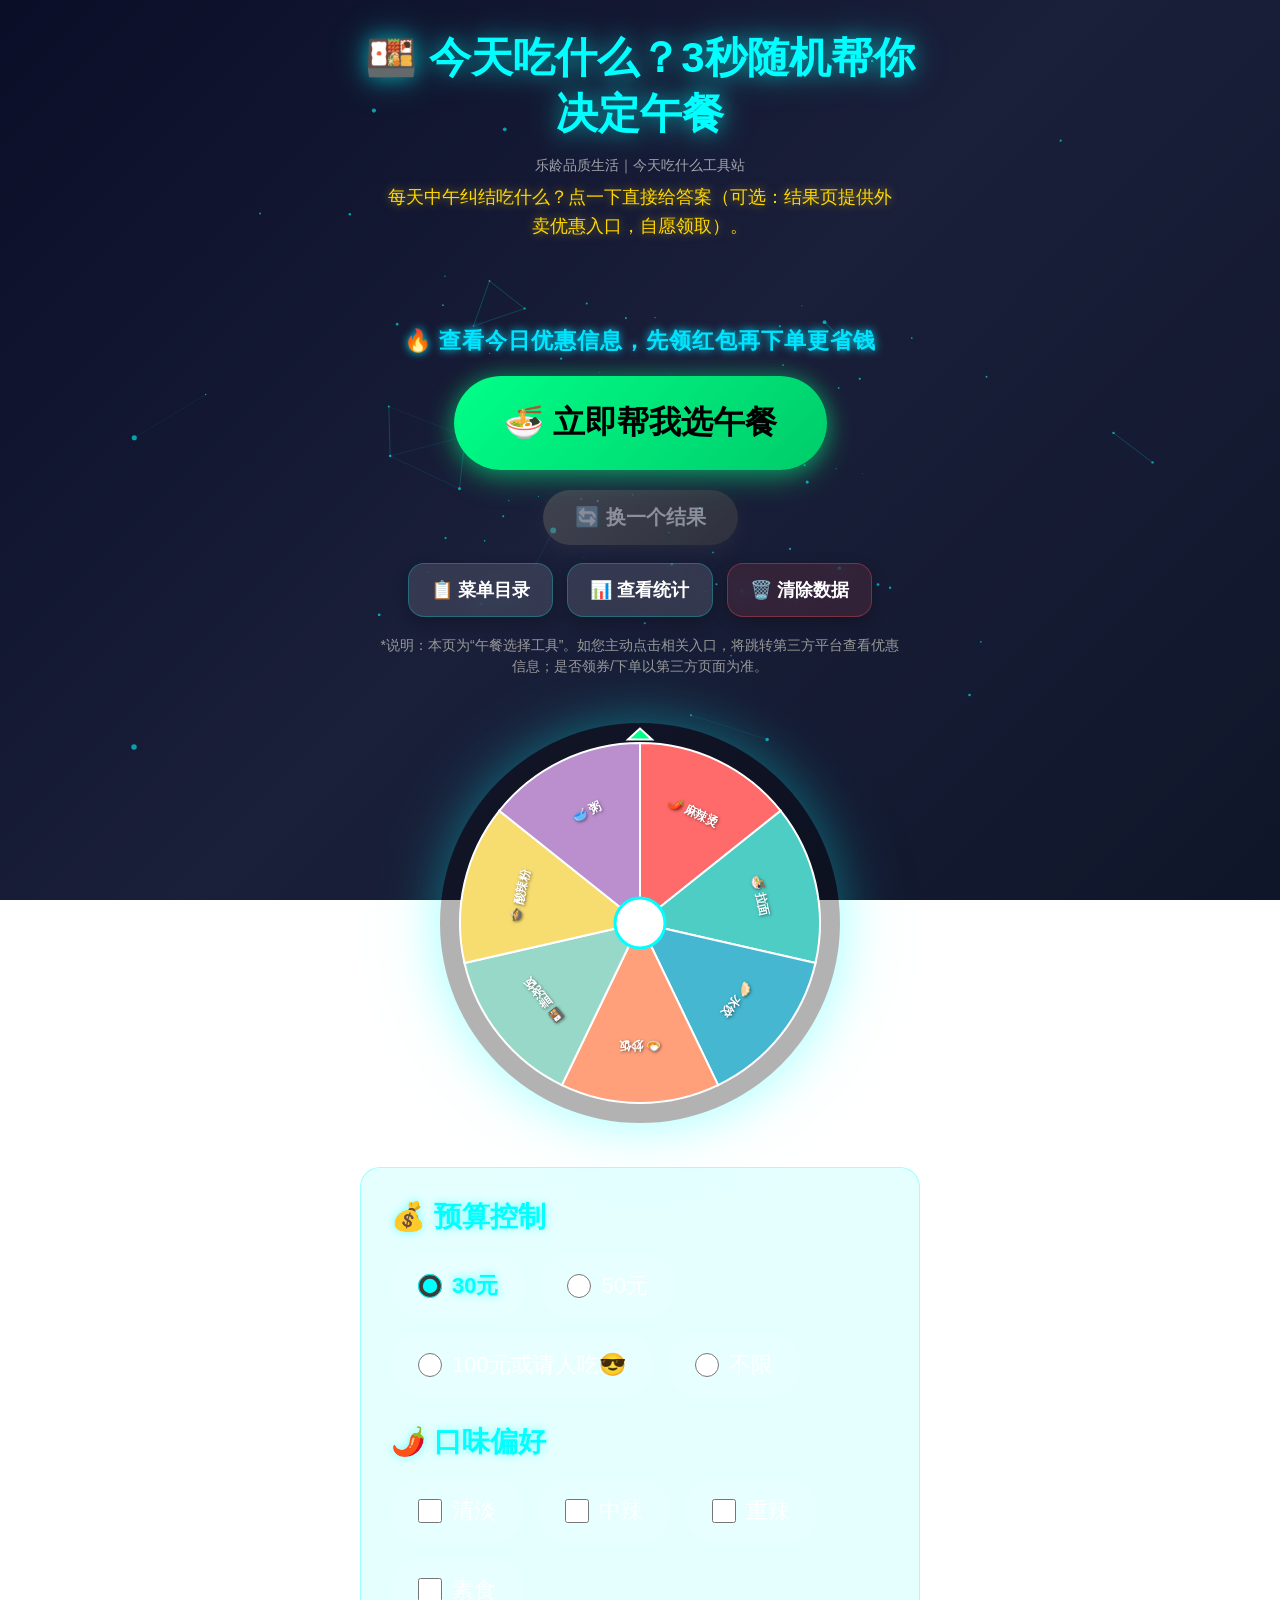
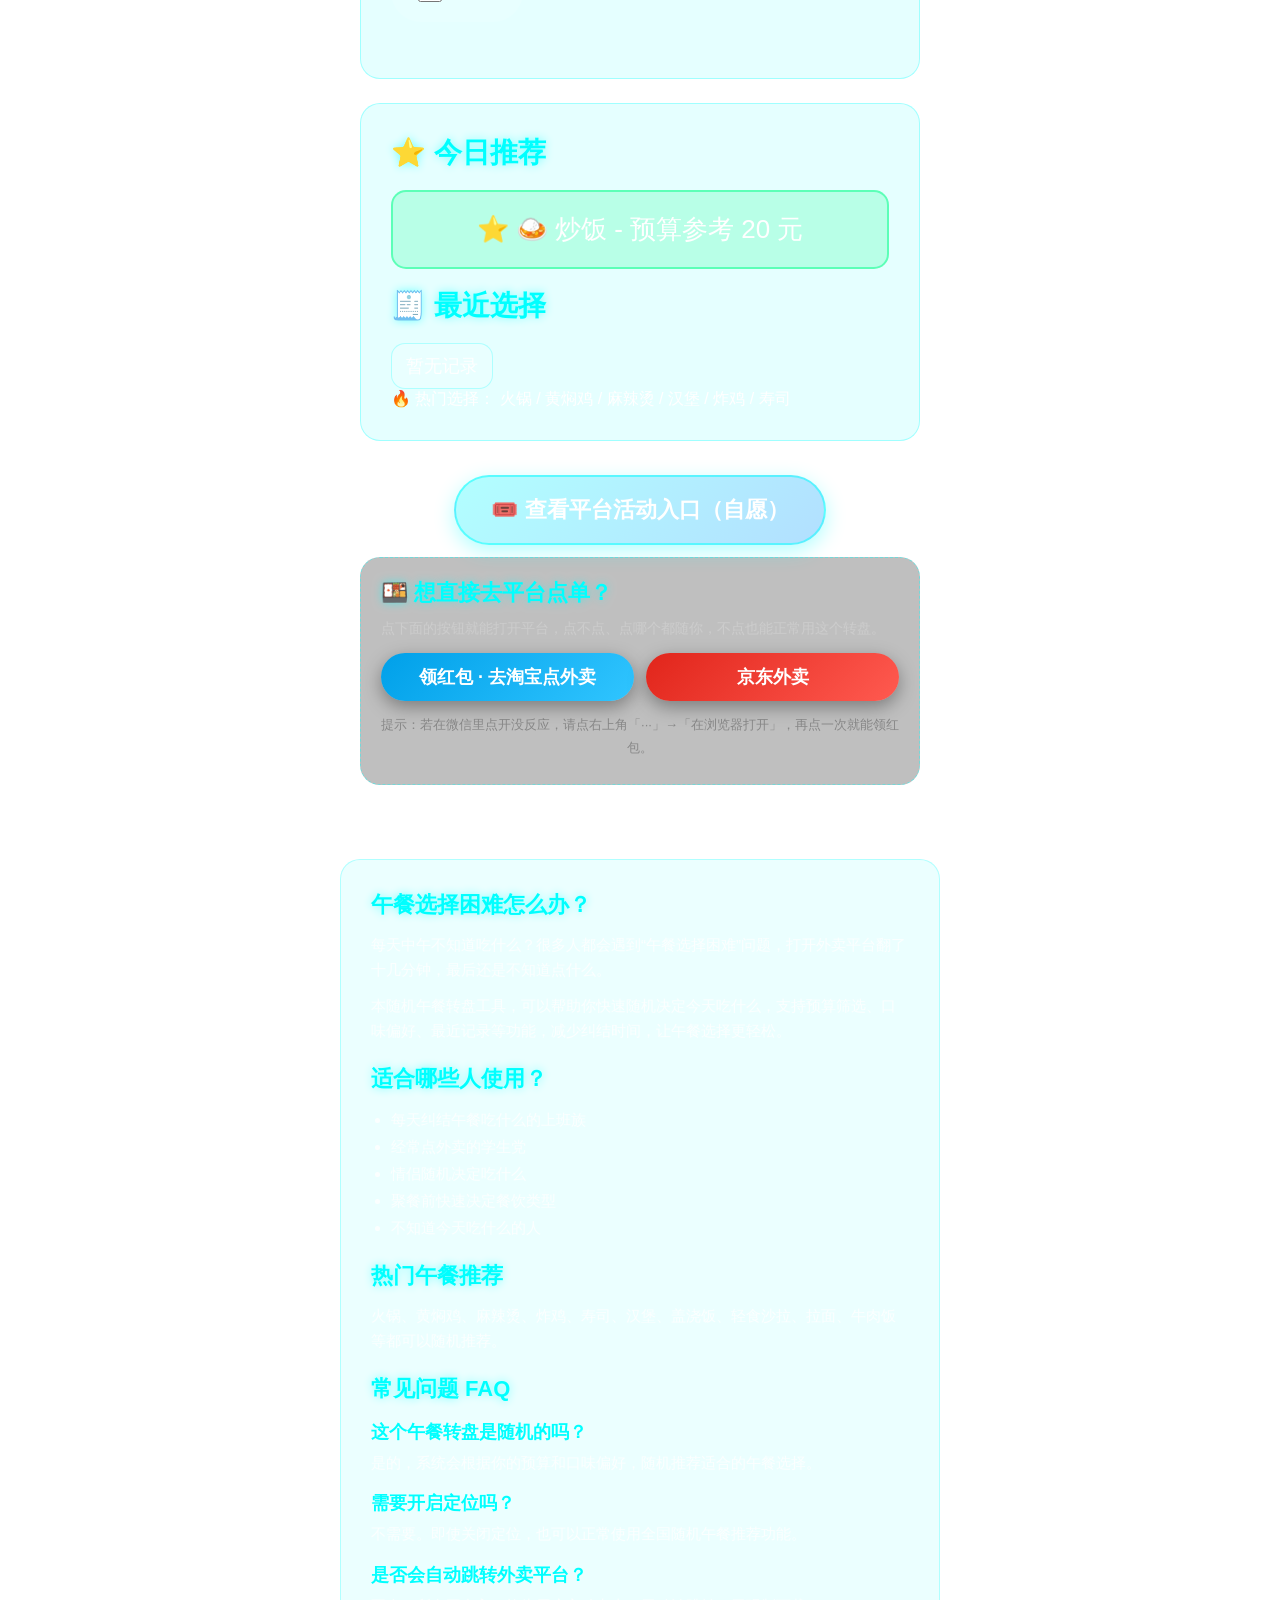
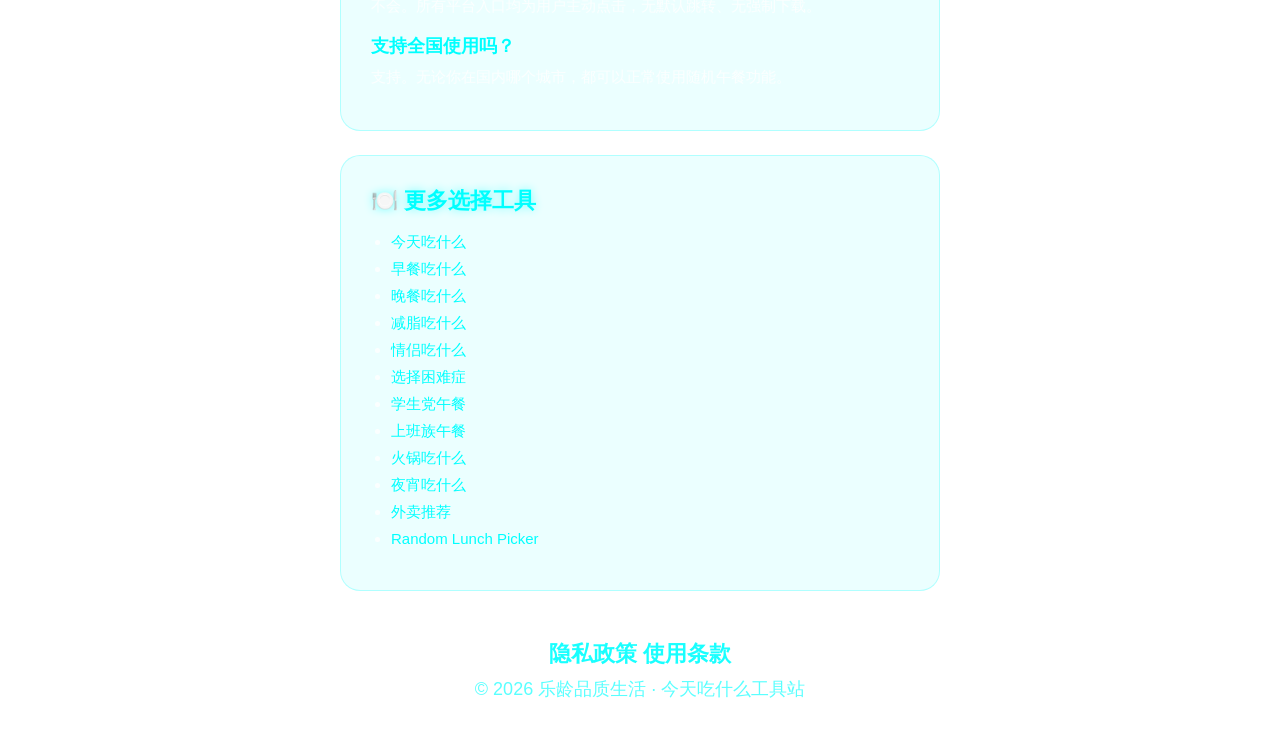
==== commit f148146d: "adsense: 补站点所有权验证 meta" ====
--- a/index.html
+++ b/index.html
@@ -5,6 +5,7 @@
      crossorigin="anonymous"></script>
 
   <meta charset="UTF-8" />
+    <meta name="google-adsense-account" content="ca-pub-3112556758844974">
   <meta name="viewport" content="width=device-width, initial-scale=1.0, maximum-scale=1.0, user-scalable=no" />
   <meta name="description" content="今天吃什么总纠结？3秒随机帮你决定午餐。支持预算筛选、口味偏好、最近记录，还有外卖红包入口。不用再翻半天菜单，点一下就有结果，一个人或几个人都能用。" />
   <meta name="keywords" content="午餐转盘,今天吃什么,lunch picker,random lunch picker,food wheel,random food picker" />
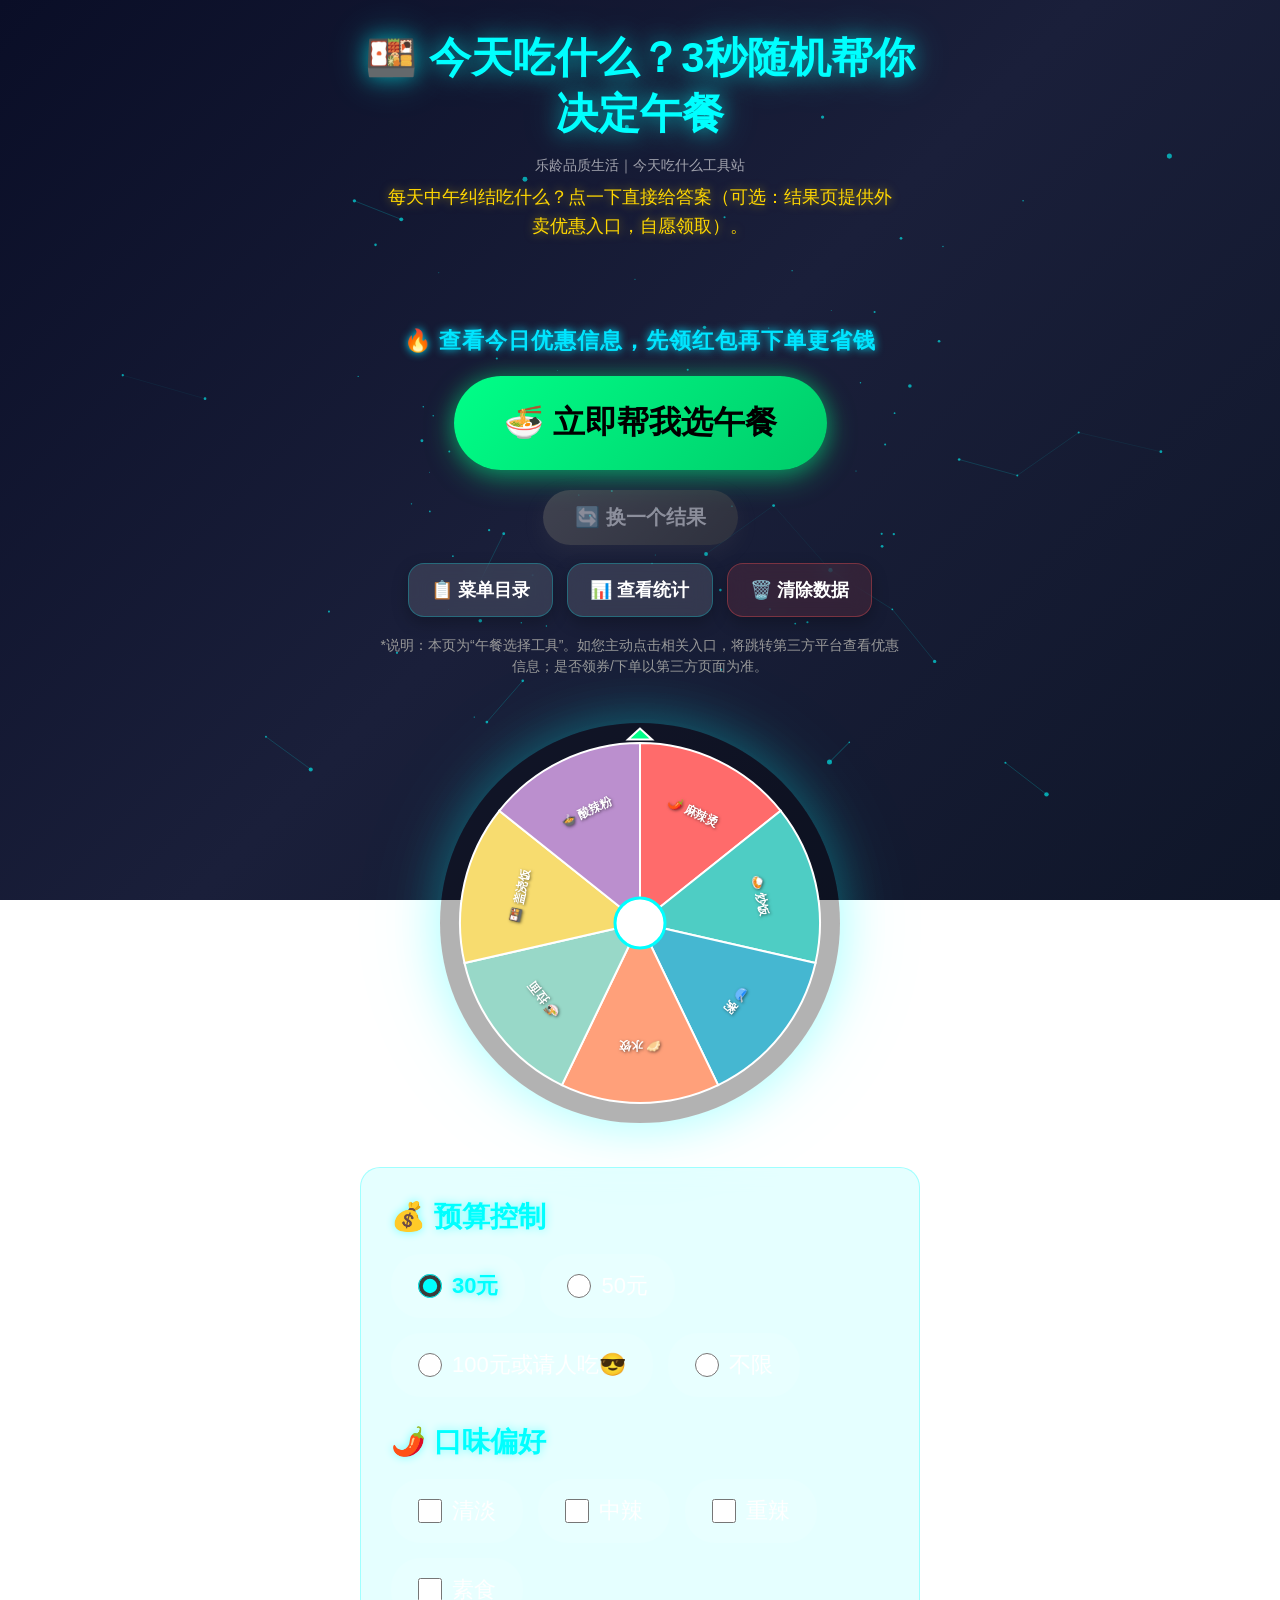
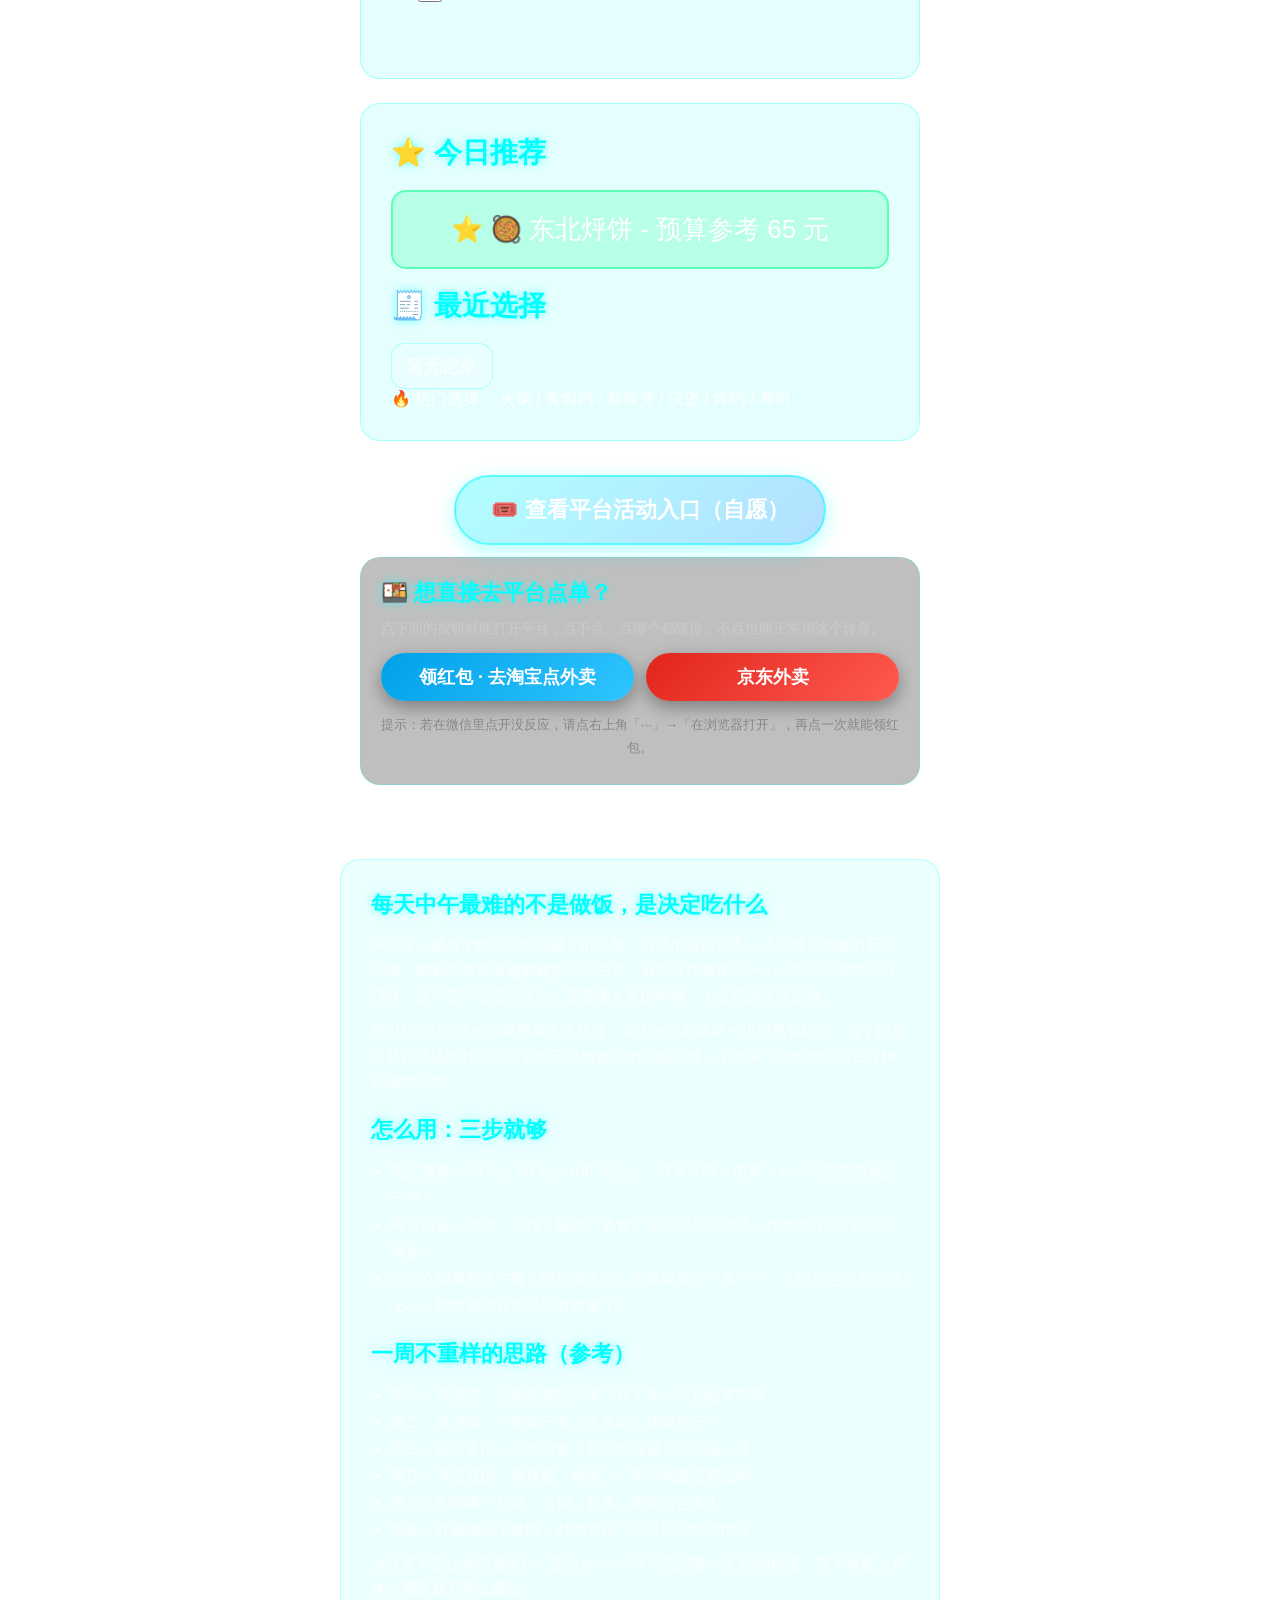
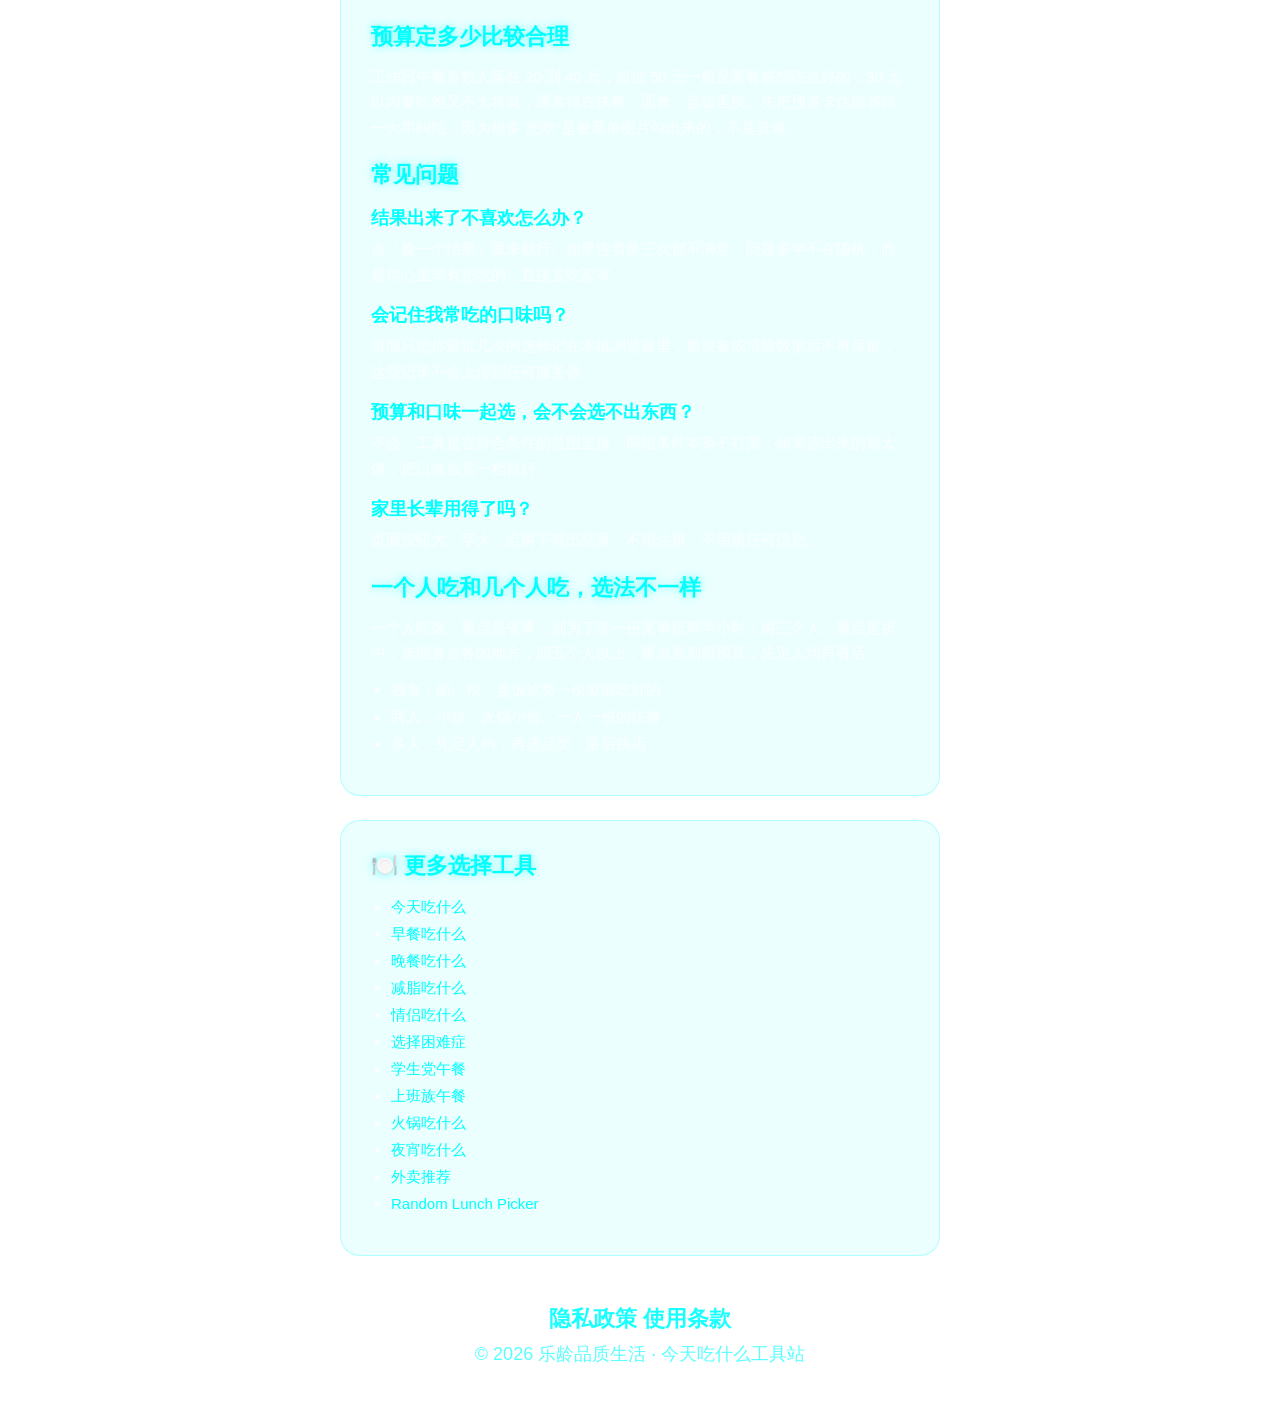
==== commit 1cc849e7: "lunch 内容差异化：index.html 补实质内容、去模板化" ====
--- a/index.html
+++ b/index.html
@@ -184,49 +184,46 @@
     </div>
   </div>
 
-  <section class="seo-text">
-    <h2>午餐选择困难怎么办？</h2>
-    <p>
-      每天中午不知道吃什么？很多人都会遇到“午餐选择困难”问题，打开外卖平台翻了十几分钟，最后还是不知道点什么。
-    </p>
-    <p>
-      本随机午餐转盘工具，可以帮助你快速随机决定今天吃什么，支持预算筛选、口味偏好、最近记录等功能，减少纠结时间，让午餐选择更轻松。
-    </p>
-  
-    <h2>适合哪些人使用？</h2>
-    <ul class="seo-list">
-      <li>每天纠结午餐吃什么的上班族</li>
-      <li>经常点外卖的学生党</li>
-      <li>情侣随机决定吃什么</li>
-      <li>聚餐前快速决定餐饮类型</li>
-      <li>不知道今天吃什么的人</li>
-    </ul>
-  
-    <h2>热门午餐推荐</h2>
-    <p>
-      火锅、黄焖鸡、麻辣烫、炸鸡、寿司、汉堡、盖浇饭、轻食沙拉、拉面、牛肉饭等都可以随机推荐。
-    </p>
-  
-    <h2>常见问题 FAQ</h2>
-    <h3>这个午餐转盘是随机的吗？</h3>
-    <p>
-      是的，系统会根据你的预算和口味偏好，随机推荐适合的午餐选择。
-    </p>
-  
-    <h3>需要开启定位吗？</h3>
-    <p>
-      不需要。即使关闭定位，也可以正常使用全国随机午餐推荐功能。
-    </p>
-  
-    <h3>是否会自动跳转外卖平台？</h3>
-    <p>
-      不会。所有平台入口均为用户主动点击，无默认跳转、无强制下载。
-    </p>
-  
-    <h3>支持全国使用吗？</h3>
-    <p>
-      支持。无论你在国内哪个城市，都可以正常使用随机午餐功能。
-    </p>
+  <section class="seo-text"><h2>每天中午最难的不是做饭，是决定吃什么</h2>
+<p>中午这一顿有个特点：时间紧、肚子饿、可选的东西又多。人一饿，判断力反而下降，翻着外卖菜单越翻越拿不定主意，最后往往随便点一个，吃完又觉得不合口味。这不是不会安排生活，是选项太多的时候，人会把决定往后推。</p>
+<p>所以把“决定”这一步单独拿出来处理，会比一边刷菜单一边想更省时间。这个转盘不替你选该吃什么，只从你已经能接受的范围里挑一个出来，把纠结的两三分钟压成两三秒。</p>
+
+<h2>怎么用：三步就够</h2>
+<ul class="seo-list">
+<li>先定预算：30 元、50 元、100 元以上，或者不限。预算一卡，可选范围就少一半。</li>
+<li>再选口味：清淡、中辣、重辣、素食。这一步是排除法，比“想吃什么”好回答得多。</li>
+<li>点「立即帮我选午餐」照结果去吃。不喜欢就点「换一个」，但别连点五次以上——那时候你其实已经有答案了。</li>
+</ul>
+
+<h2>一周不重样的思路（参考）</h2>
+<ul class="seo-list">
+<li>周一：清淡些，汤面或粥配小菜，开工第一天别给胃加班</li>
+<li>周二：盖浇饭、牛肉饭一类，主食足，顶得到下午</li>
+<li>周三：蔬菜多的一份或轻食，前面吃得重，中间缓一缓</li>
+<li>周四：来点辣的，麻辣烫、香锅，一周中间最需要提神</li>
+<li>周五：和同事一起吃，火锅、炒菜、烤肉适合多人</li>
+<li>周末：在家做或下楼吃，时间宽裕，可以试没吃过的店</li>
+</ul>
+<p>这张表不是让你照着执行，是给你一个“今天轮到哪一类”的粗框架。有了框架，具体点哪家就不那么费劲。</p>
+
+<h2>预算定多少比较合理</h2>
+<p>工作日午餐多数人落在 20 到 40 元；超过 50 元一般是聚餐或想吃点好的；30 元以内要吃饱又不太将就，通常得在快餐、面食、盖饭里挑。先把预算卡住能省掉一大半纠结，因为很多“想吃”是被菜单图片勾出来的，不是真饿。</p>
+
+<h2>常见问题</h2>
+<h3>结果出来了不喜欢怎么办？</h3>
+<p>点「换一个结果」重来就行。如果连着换三次都不满意，问题多半不在随机，而是你心里早有想吃的，直接去吃那家。</p>
+<h3>会记住我常吃的口味吗？</h3>
+<p>页面只把你最近几次的选择记在本机浏览器里，换设备或清除数据后不再保留，这些记录不会上传到任何服务器。</p>
+<h3>预算和口味一起选，会不会选不出东西？</h3>
+<p>不会。工具是在符合条件的范围里挑，两组条件本身不打架；如果选出来的都太像，把口味放宽一档就行。</p>
+<h3>家里长辈用得了吗？</h3>
+<p>页面按钮大、字大，点两下就出结果，不用注册、不用填任何信息。</p><h2>一个人吃和几个人吃，选法不一样</h2>
+<p>一个人吃饭，重点是省事，别为了凑一份菜单折腾半小时；两三个人，重点是折中，选能各点各的地方；四五个人以上，重点是别超预算，先定人均再看店。</p>
+<ul class="seo-list">
+<li>独食：面、粉、盖饭这类一份就能吃好的</li>
+<li>两人：小炒、火锅小份、一人一份的快餐</li>
+<li>多人：先定人均，再选品类，最后挑店</li>
+</ul>
   </section>
   
   <section class="related-links">
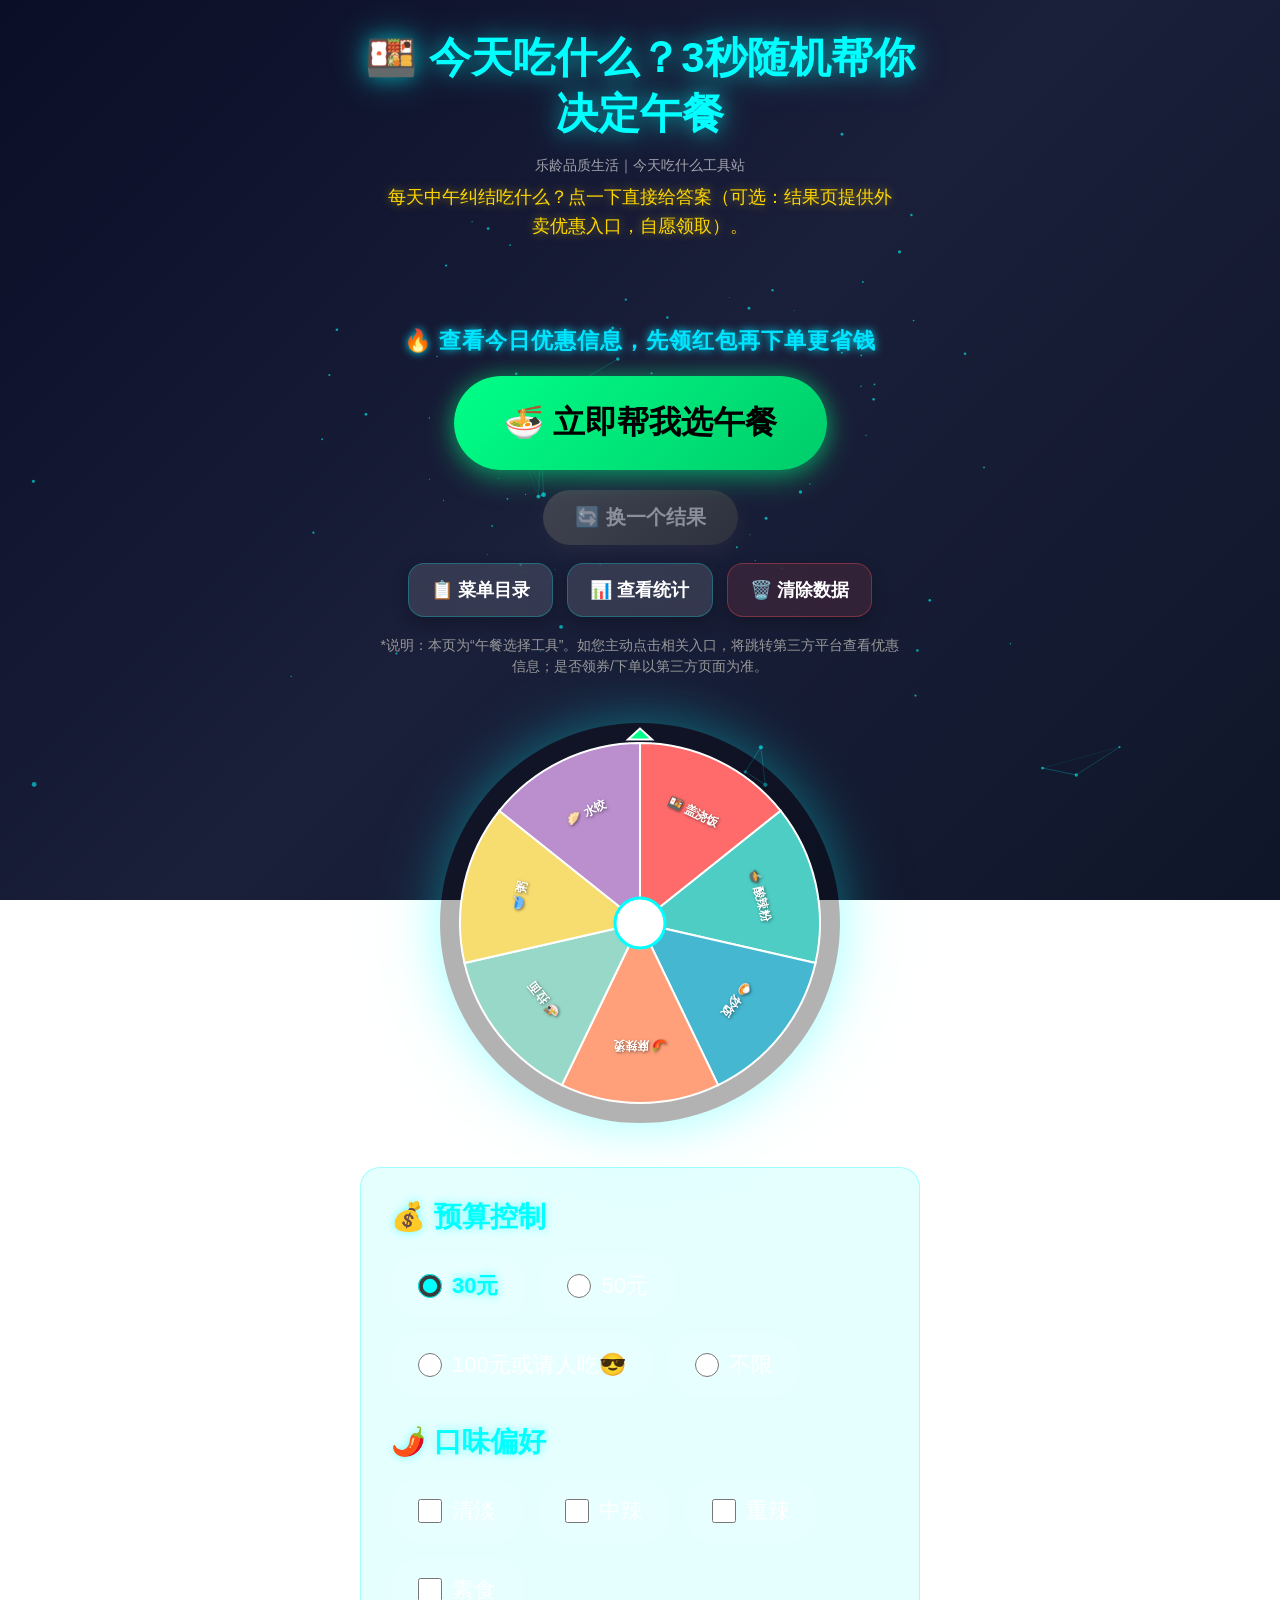
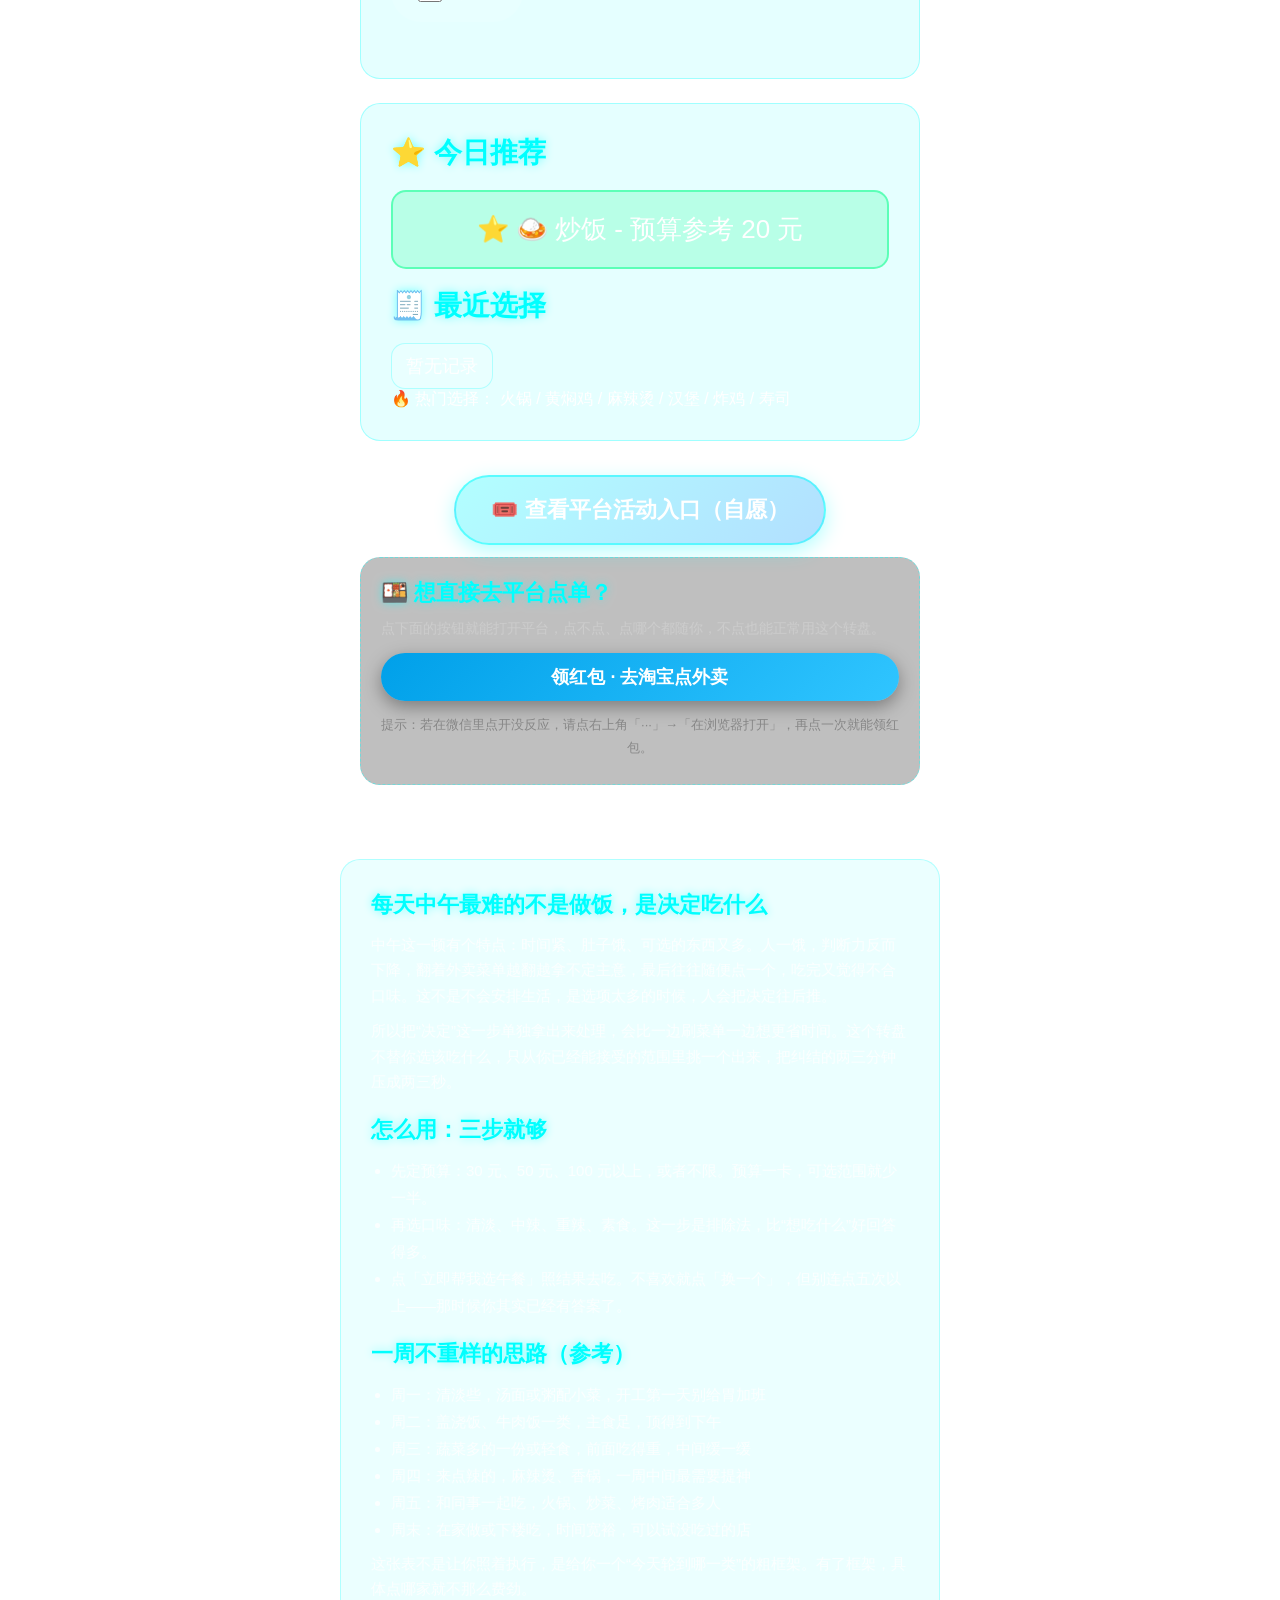
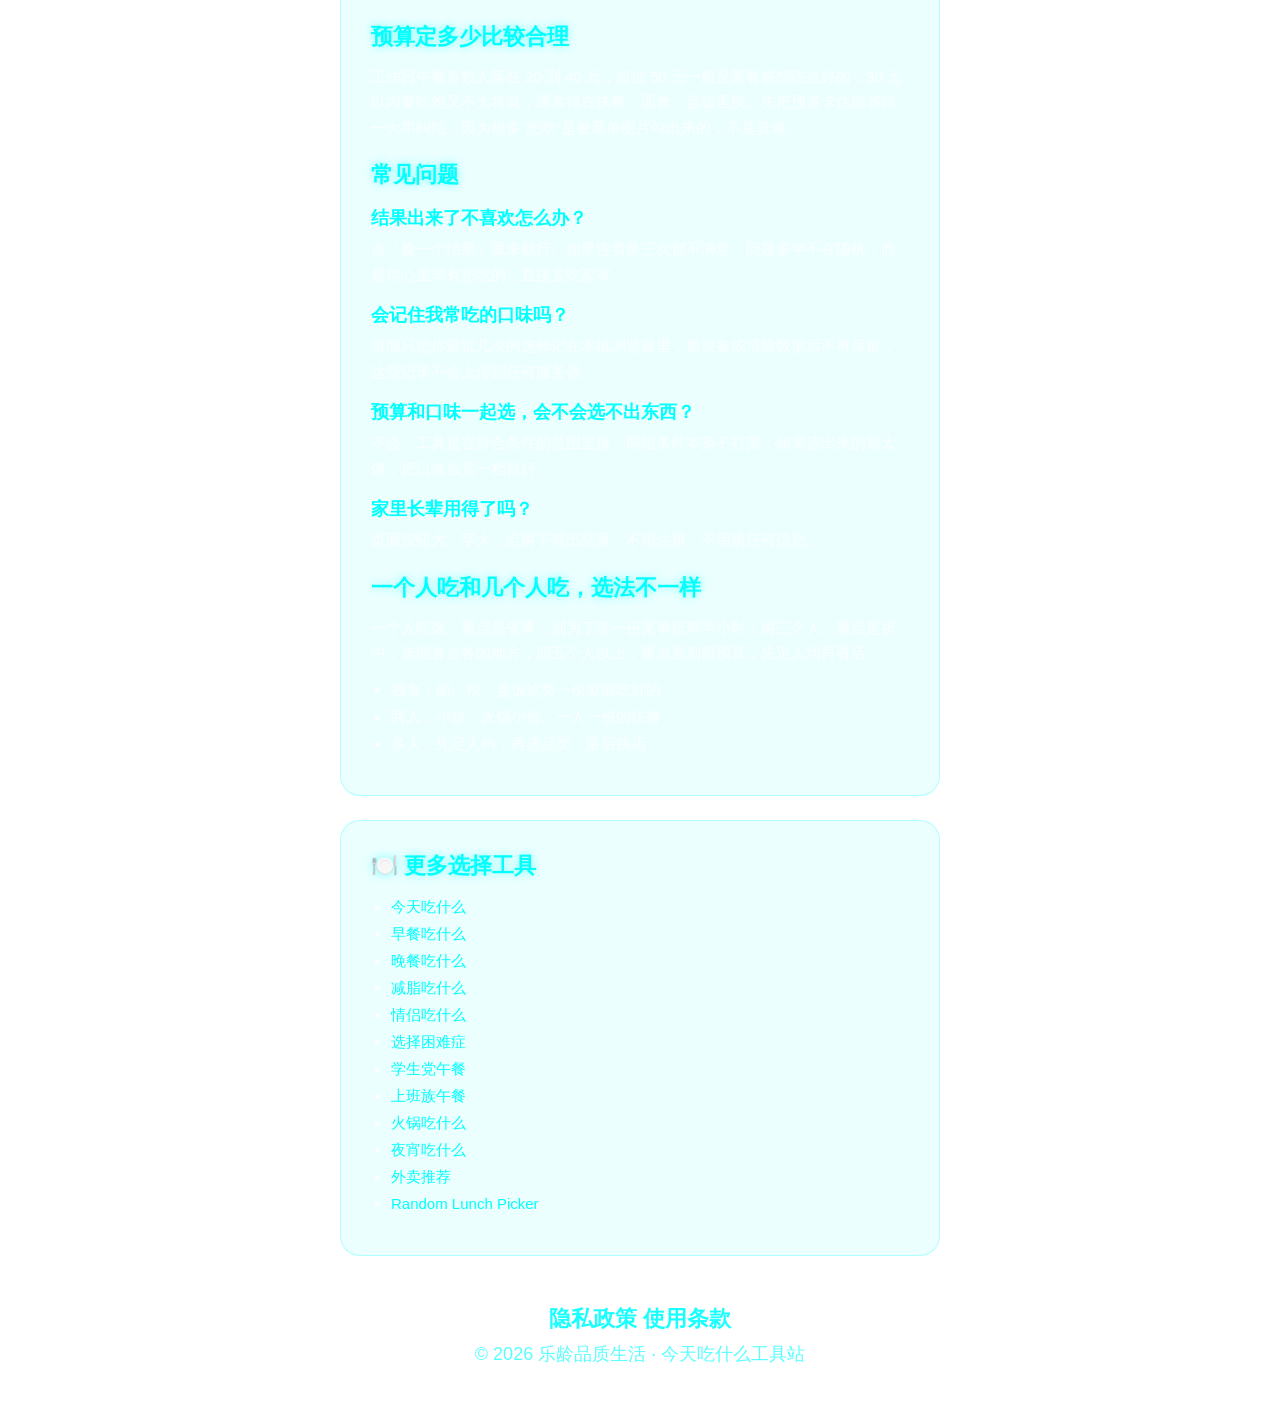
==== commit 1c0235ee: "站检员 2026-10-27：撤京东外卖按钮 + 电脑端淘宝闪购不再跳空页" ====
--- a/index.html
+++ b/index.html
@@ -18,7 +18,6 @@
 <meta name="twitter:title" content="今天吃什么？随机午餐转盘" />
 <meta name="twitter:description" content="3秒随机帮你决定午餐，支持预算筛选和口味偏好。" />
    
-  <meta name="robots" content="index, follow" />
   <link rel="canonical" href="https://lunch.anrjai.com/index.html">
 
   <meta property="og:title" content="今天吃什么？外卖红包转盘" />
@@ -41,6 +40,7 @@
   }
   </script>
   <link rel="stylesheet" href="style.css" />
+  <meta name="robots" content="index, follow" />
 </head>
 
 <body>
@@ -155,9 +155,6 @@
       <div class="platform-buttons">
         <button id="elemeBtn" class="btn-platform btn-eleme" type="button">
           领红包 · 去淘宝点外卖
-        </button>
-        <button id="jingdongBtn" class="btn-platform btn-jingdong" type="button">
-          京东外卖
         </button>
       </div>
     </div>
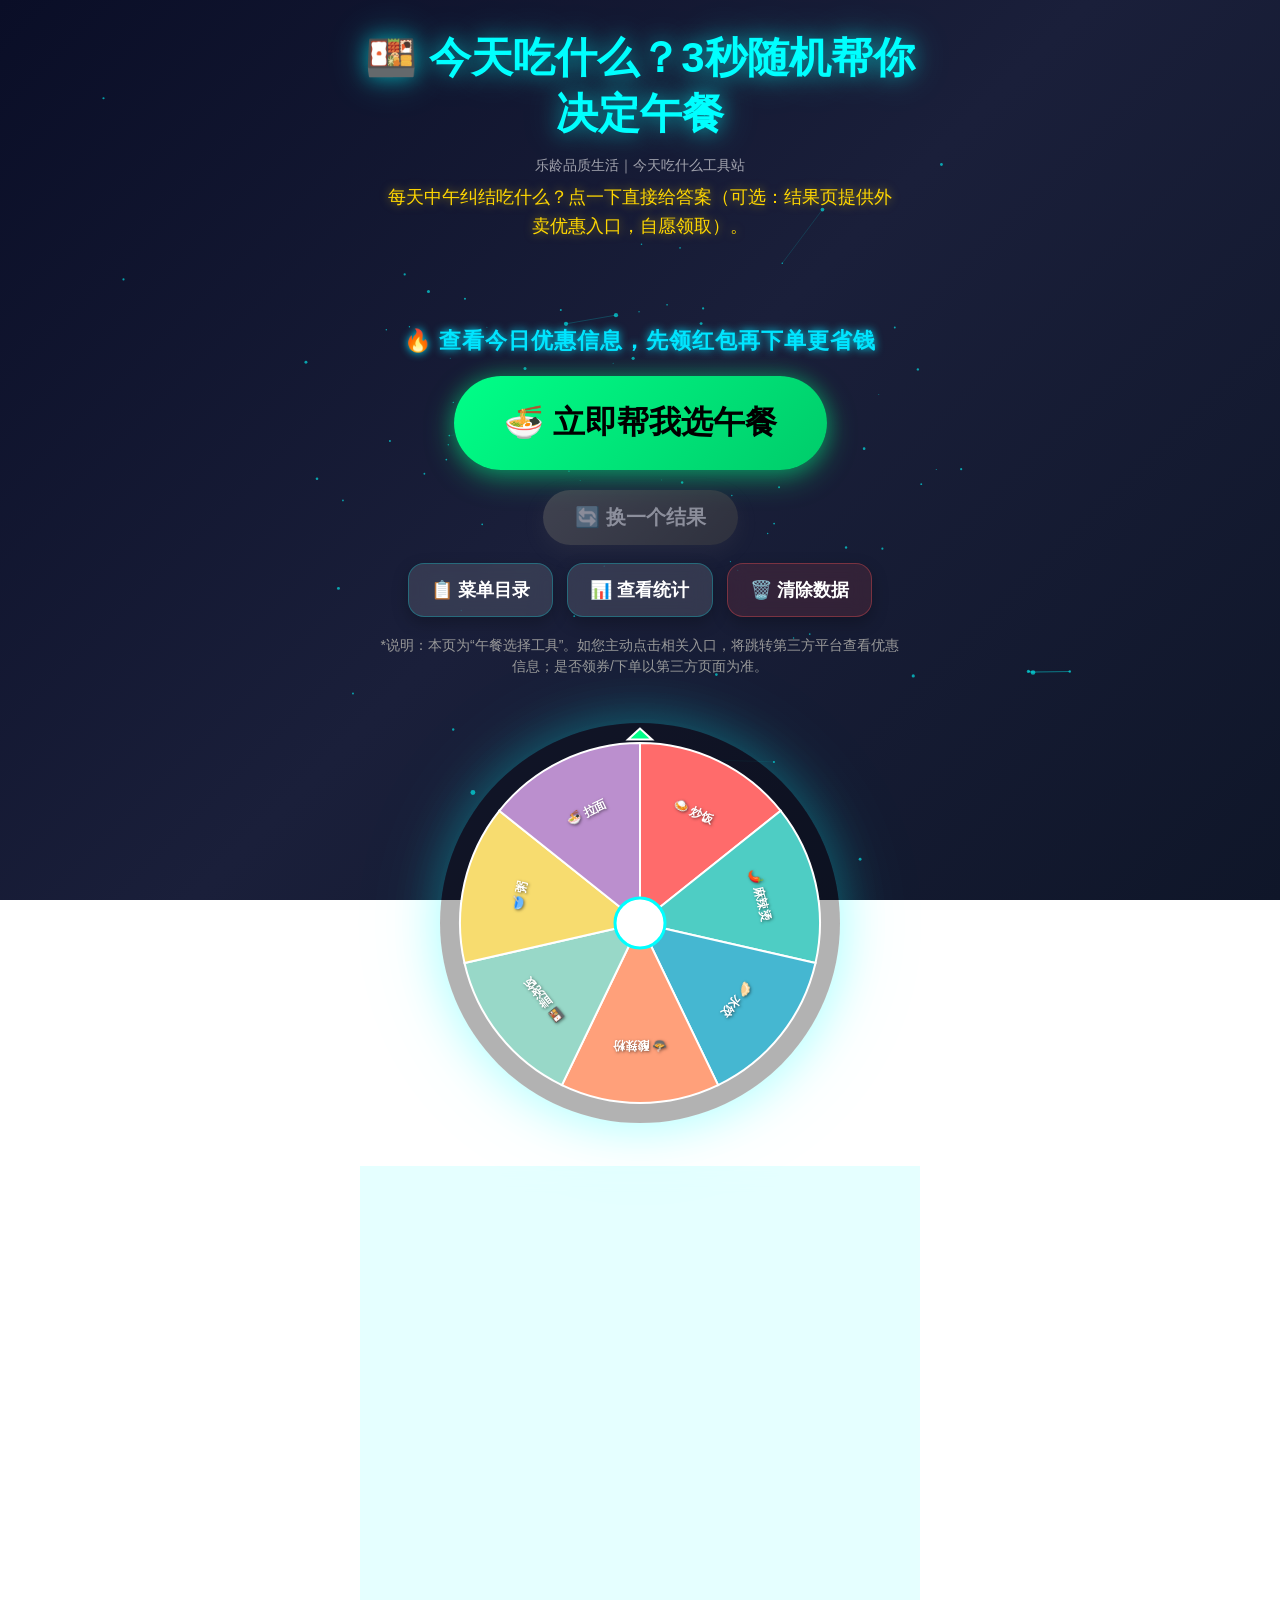
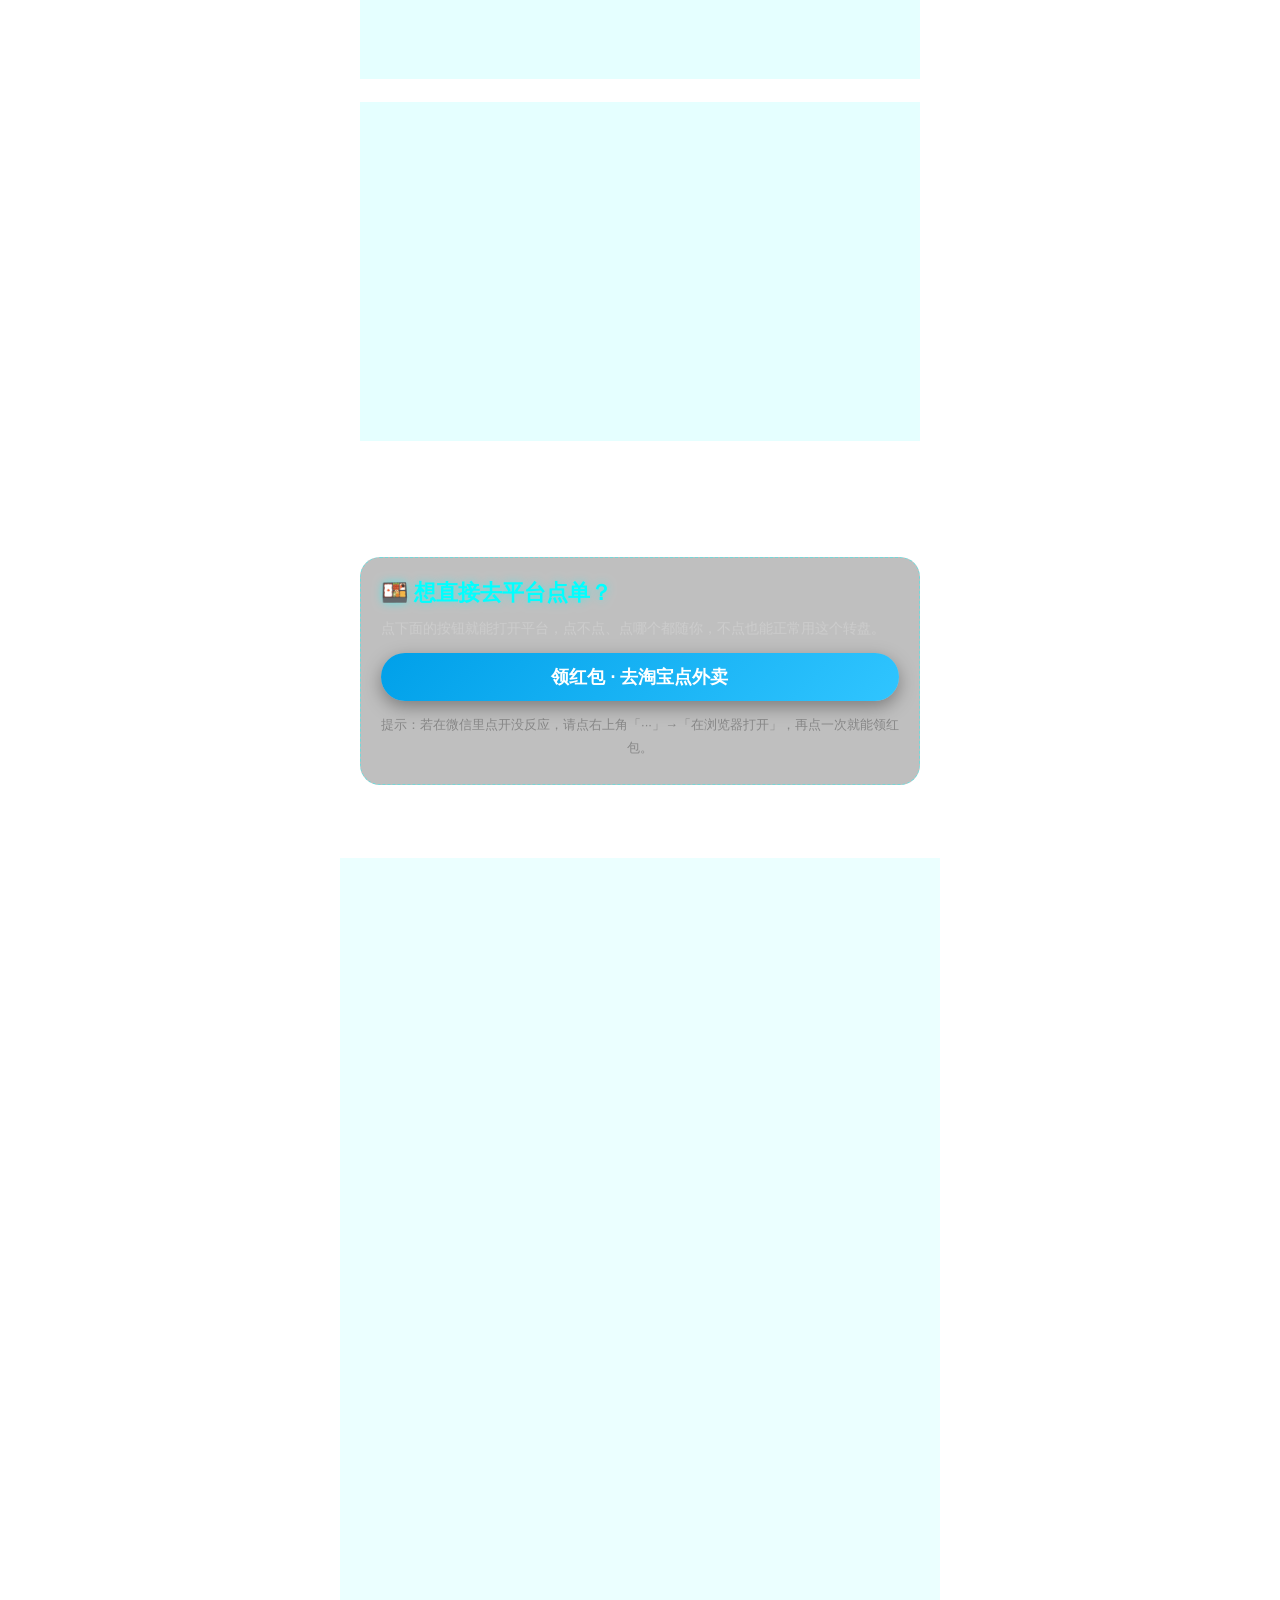
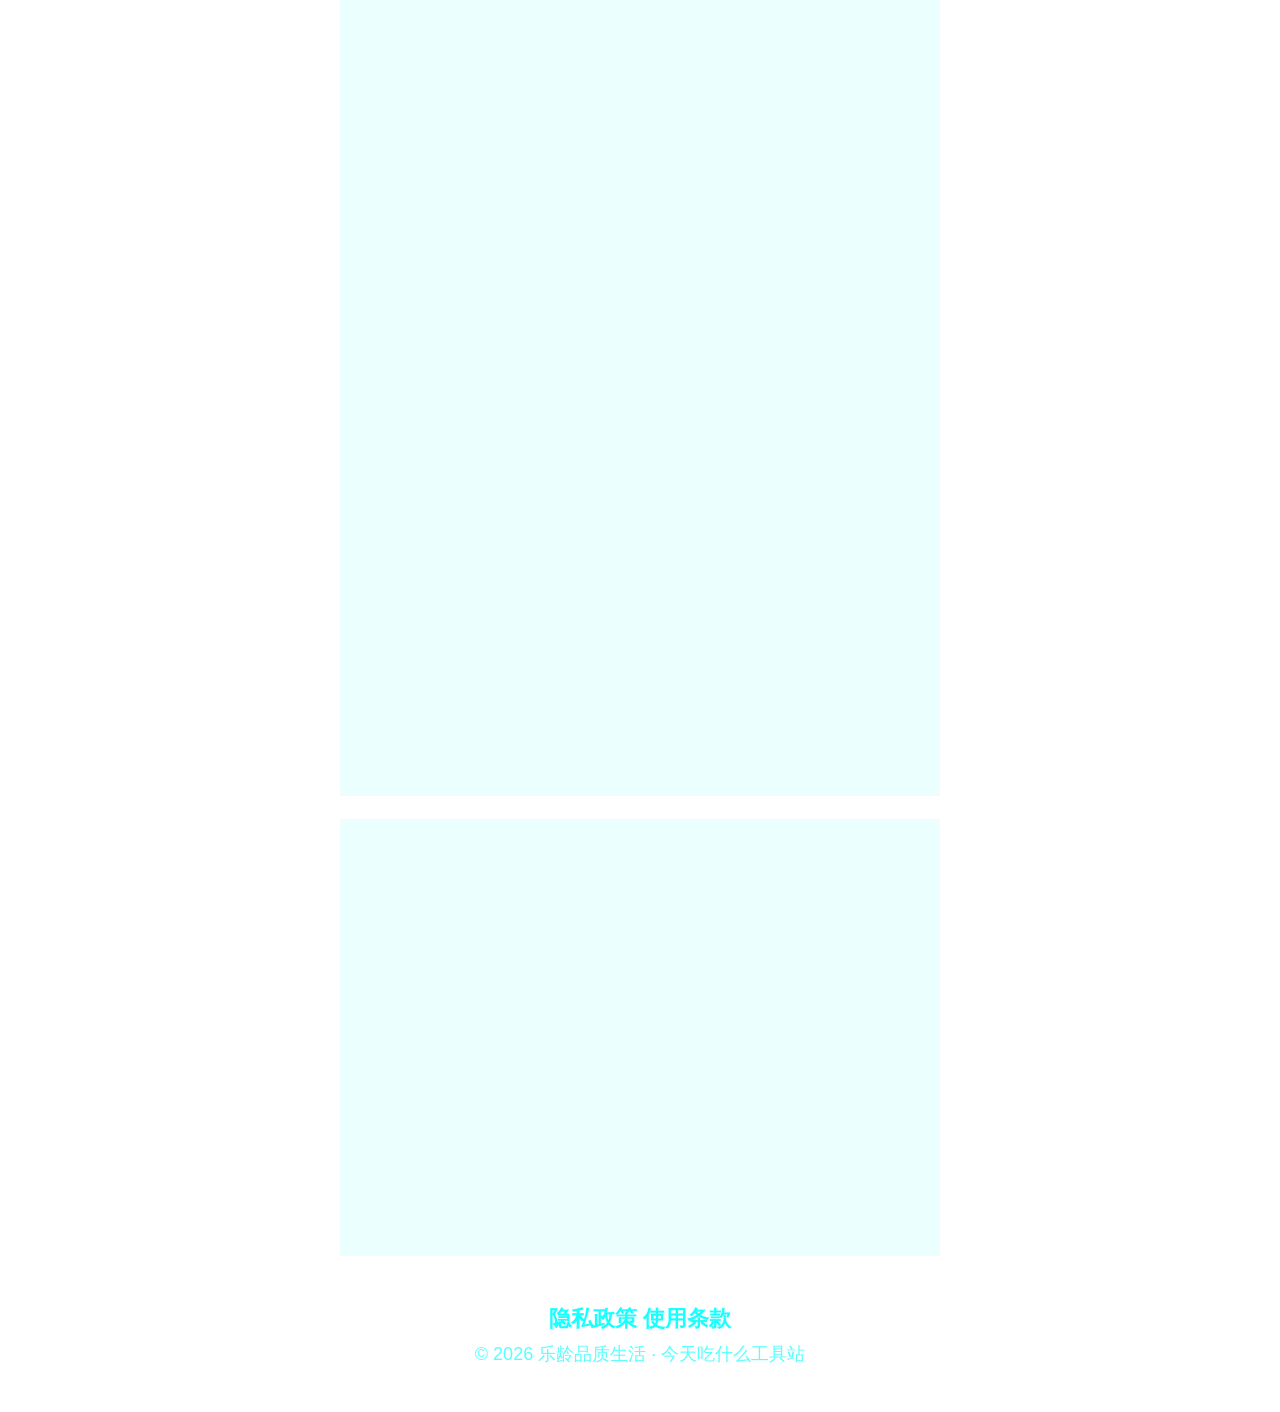
==== commit 8536d830: "恢复京东外卖按钮（用户未批准删除，2026-10-27 回滚）" ====
--- a/index.html
+++ b/index.html
@@ -155,6 +155,9 @@
       <div class="platform-buttons">
         <button id="elemeBtn" class="btn-platform btn-eleme" type="button">
           领红包 · 去淘宝点外卖
+        </button>
+        <button id="jingdongBtn" class="btn-platform btn-jingdong" type="button">
+          京东外卖
         </button>
       </div>
     </div>
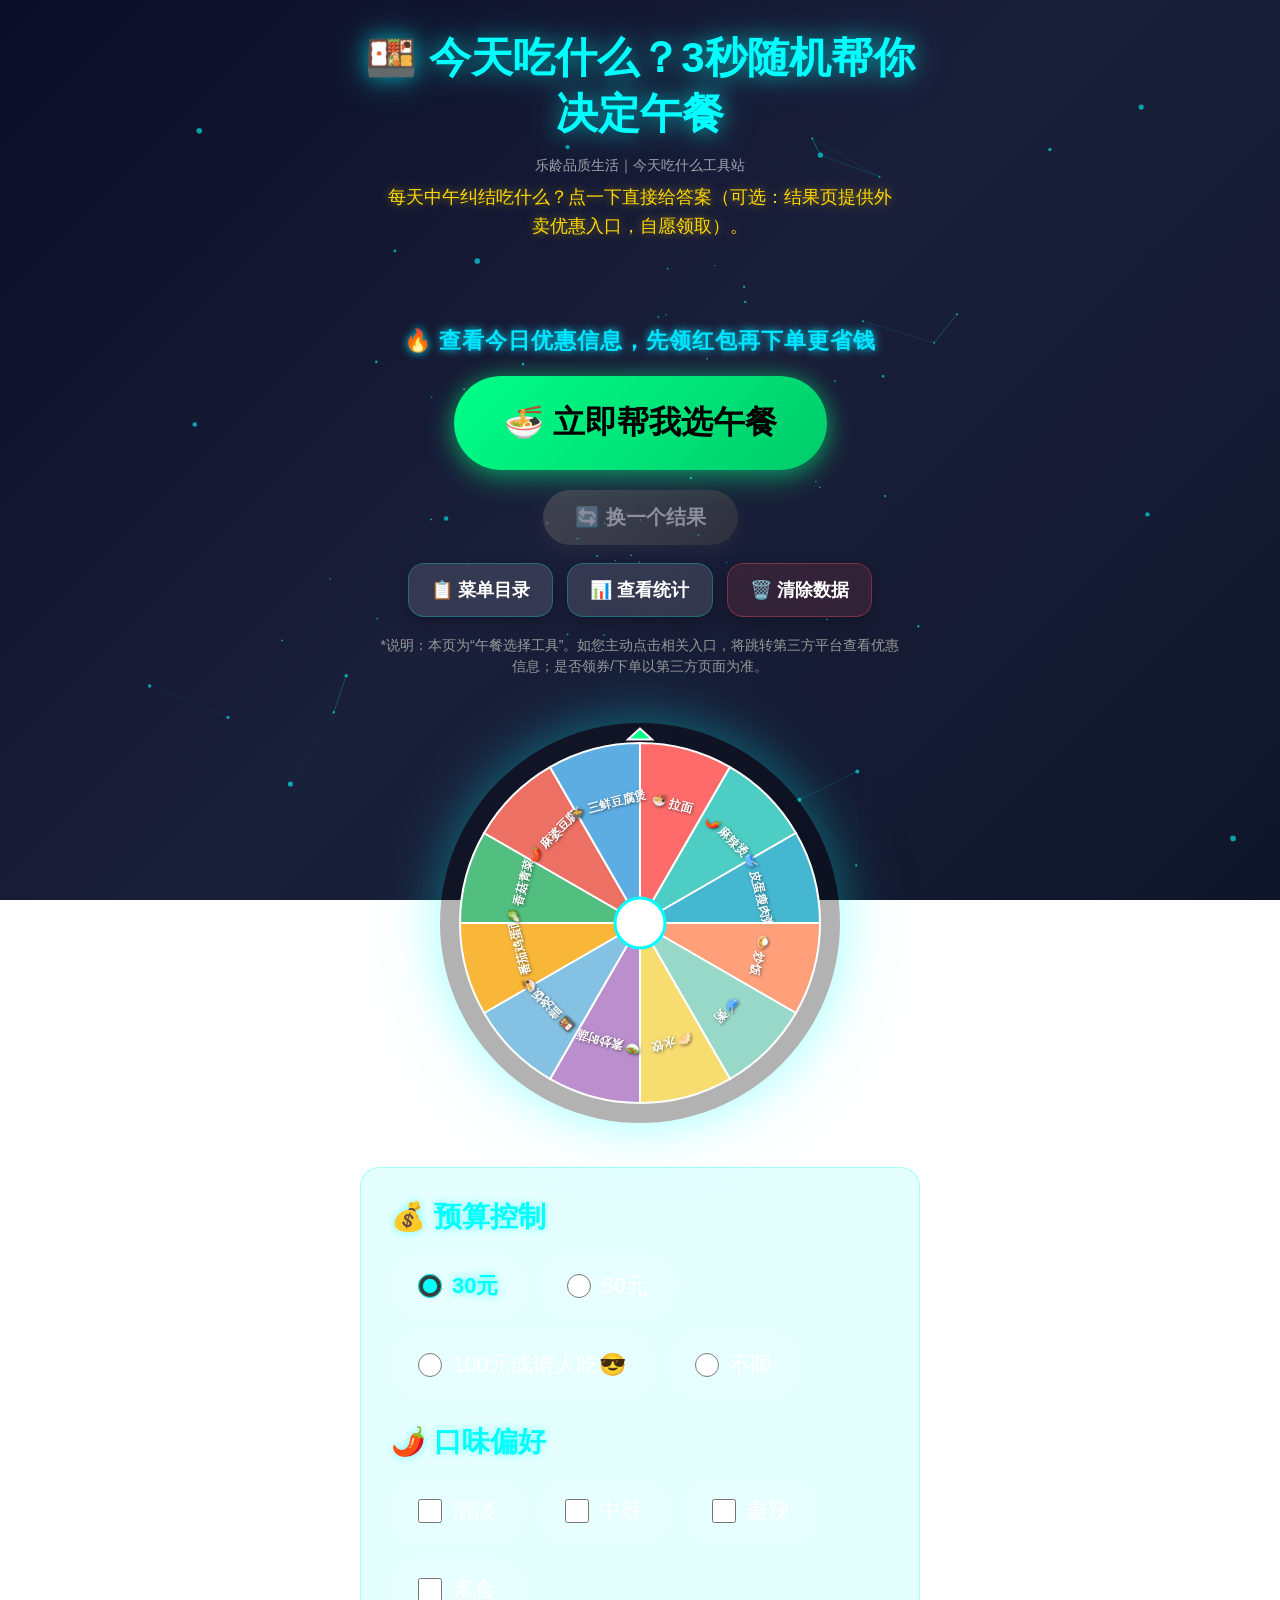
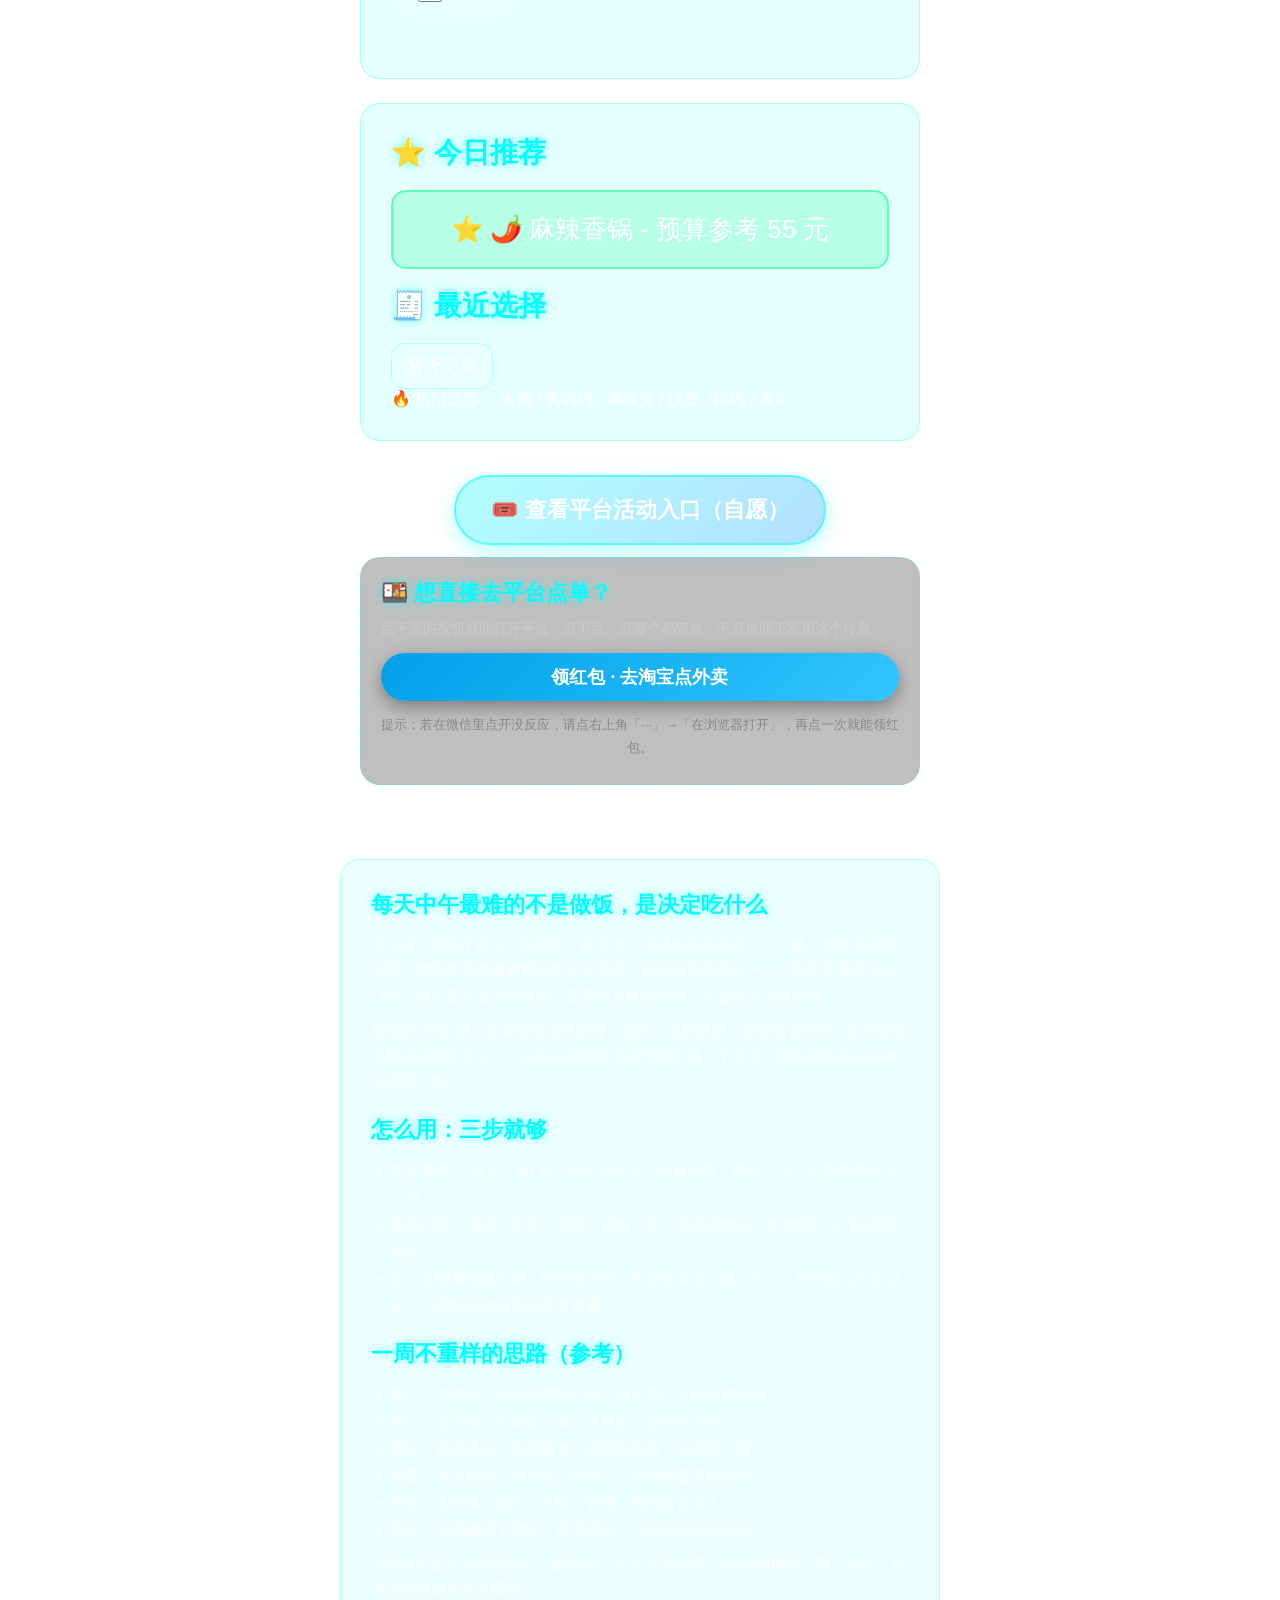
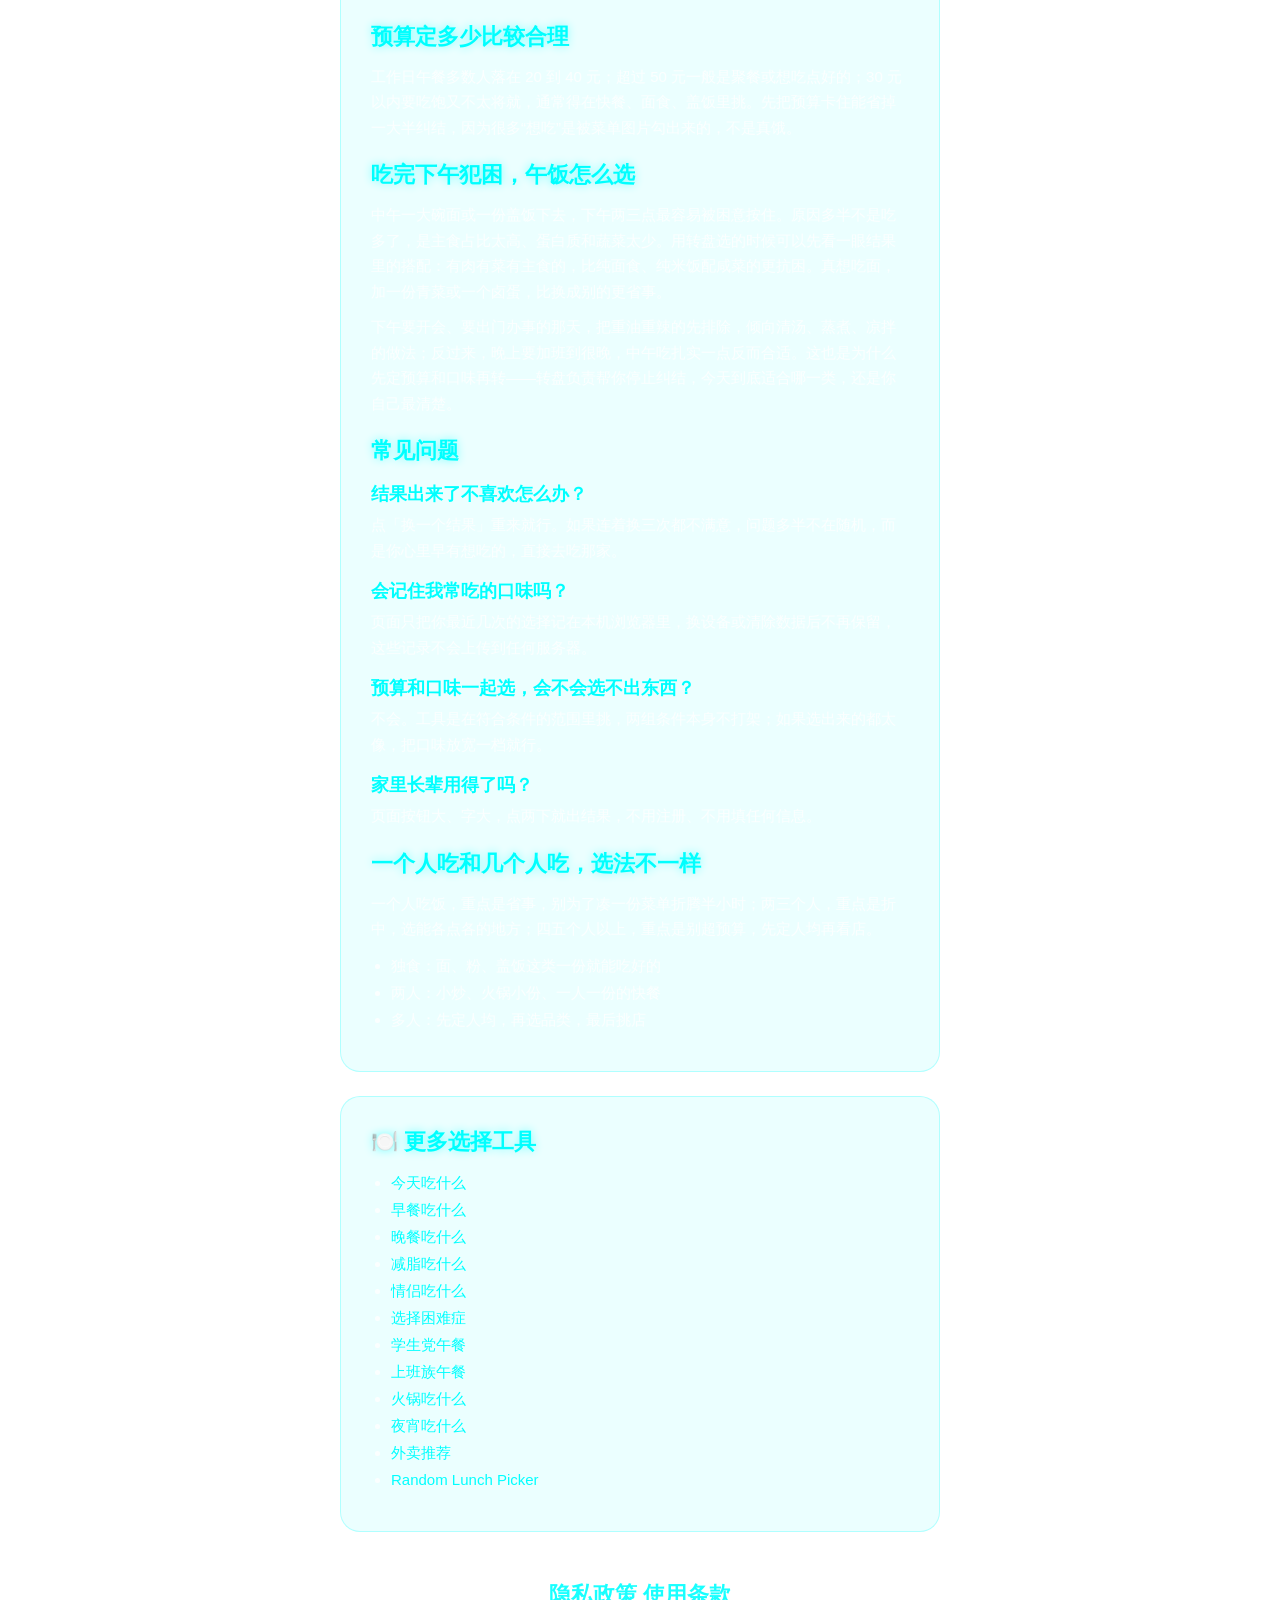
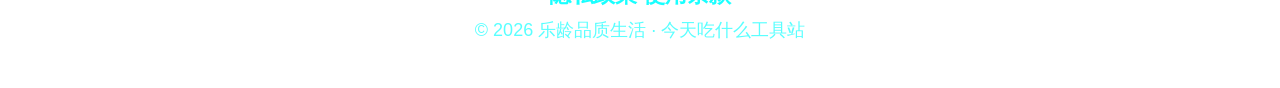
==== commit d2f0239a: "巡检 2026-11-15：lunch 首页补正文区内容 + 子站同步" ====
--- a/index.html
+++ b/index.html
@@ -208,6 +208,10 @@
 
 <h2>预算定多少比较合理</h2>
 <p>工作日午餐多数人落在 20 到 40 元；超过 50 元一般是聚餐或想吃点好的；30 元以内要吃饱又不太将就，通常得在快餐、面食、盖饭里挑。先把预算卡住能省掉一大半纠结，因为很多“想吃”是被菜单图片勾出来的，不是真饿。</p>
+
+<h2>吃完下午犯困，午饭怎么选</h2>
+<p>中午一大碗面或一份盖饭下去，下午两三点最容易被困意按住。原因多半不是吃多了，是主食占比太高、蛋白质和蔬菜太少。用转盘选的时候可以先看一眼结果里的搭配：有肉有菜有主食的，比纯面食、纯米饭配咸菜的更抗困。真想吃面，加一份青菜或一个卤蛋，比换成别的更省事。</p>
+<p>下午要开会、要出门办事的那天，把重油重辣的先排除，倾向清汤、蒸煮、凉拌的做法；反过来，晚上要加班到很晚，中午吃扎实一点反而合适。这也是为什么先定预算和口味再转——转盘负责帮你停止纠结，今天到底适合哪一类，还是你自己最清楚。</p>
 
 <h2>常见问题</h2>
 <h3>结果出来了不喜欢怎么办？</h3>
